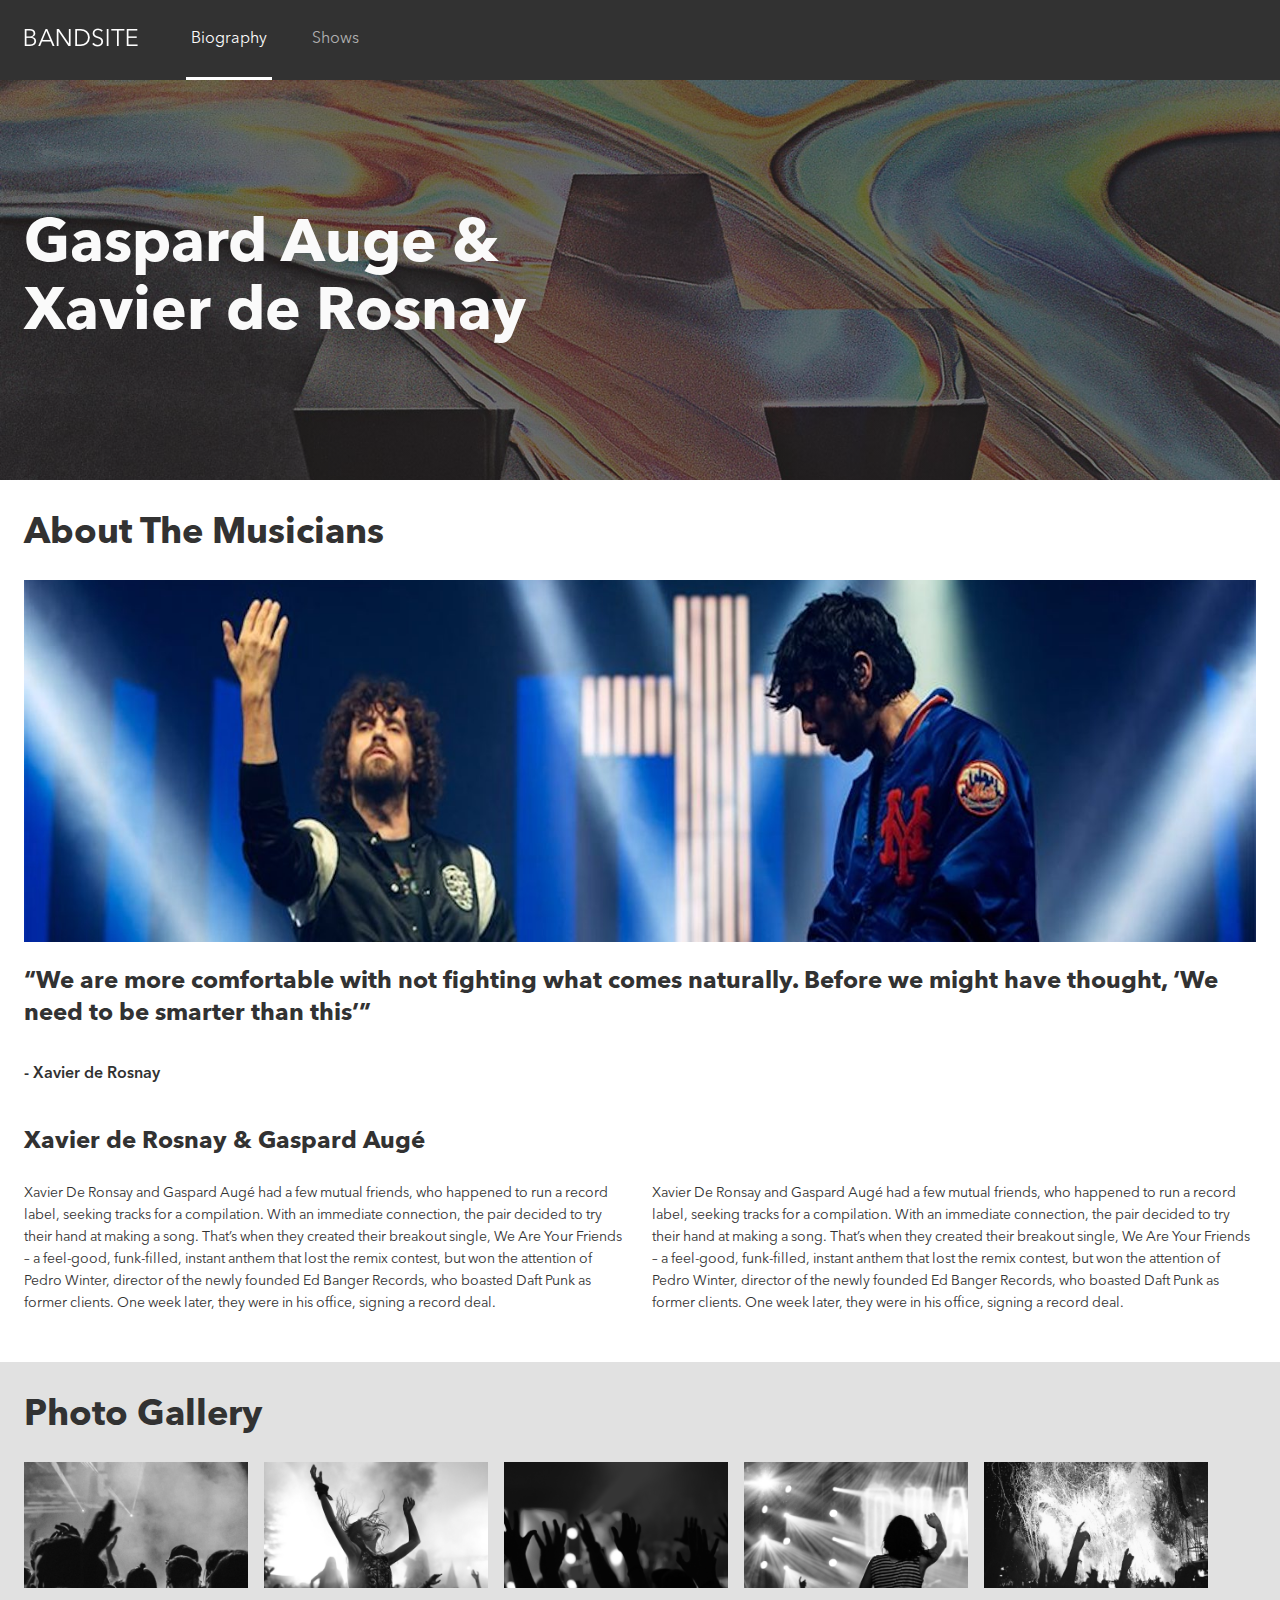
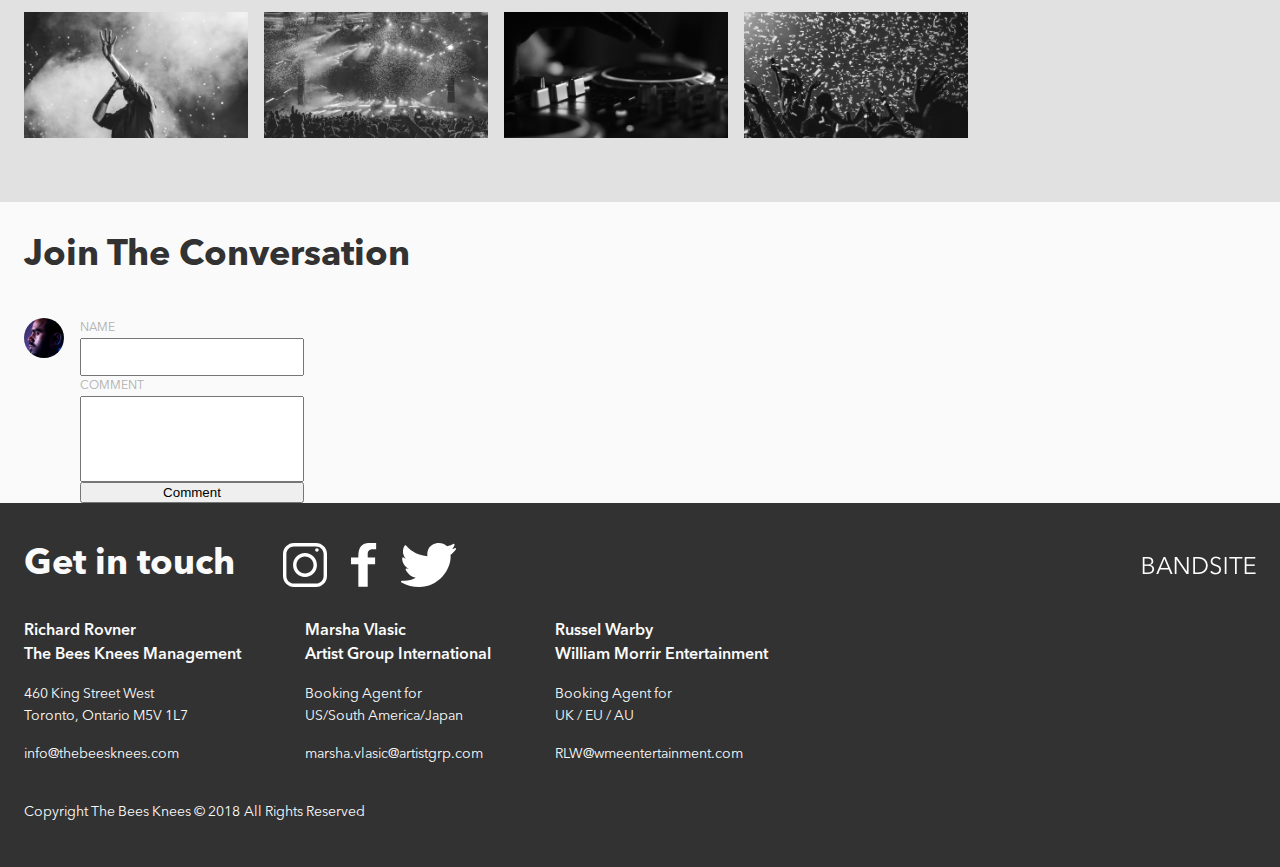
==== Sprint2/Index.html @ 2b23f314 "Initial commit of second Sprint. Comment form was added" ====
<!DOCTYPE html>
<html>
<head>
    <meta charset="utf-8">
    <meta http-equiv="X-UA-Compatible" content="IE=edge">
    <title>Bandsite</title>
    <meta name="viewport" content="width=device-width, initial-scale=1">
    <link rel="stylesheet" type="text/css" media="screen" href="./Styles/Navigation.css"> 
    <link rel="stylesheet" type="text/css" media="screen" href="./Styles/Main.css"> 
    <link rel="stylesheet" type="text/css" media="screen" href="./Styles/Footer.css"> 
</head>
<body>
    <nav class="navbar">
        <a href="index.html"><div class="navbar__image"><img src="Assets/Logo/Logo-bandsite.png" alt="logo"></div></a>
        <div class="navbar__menu">
            <a class="navbar__menu__bio" href="Index.html">Biography</a>
            <a class="navbar__menu__show" href="Index.html">Shows</a><!--Change link once other webpage is created-->
        </div>
    </nav>
    <header class="hero">
        <h1 class="hero__header">Gaspard Auge &</h1>
        <h1 class="hero__header">Xavier de Rosnay</h1>
    </header>
    <main class="main">
        <h2 class="main__header">
            About The Musicians
        </h2>
        <figure class="main__img"></figure>
        <h3 class="main__header2">“We are more comfortable with not fighting what comes naturally. Before we might have thought, ‘We need to be smarter than this’”</h3>
        <h3 class="main__header2__bottom">- Xavier de Rosnay</h3>
        <h3 class="main__parhead">Xavier de Rosnay & Gaspard Augé</h3>
        <section class="main__parsection">
            <p1 class="main__par">Xavier De Ronsay and Gaspard Augé had a few mutual friends, who happened to run a record label, seeking tracks for a compilation. With an immediate connection, the pair decided to try their hand at making a song. That’s when they created their breakout single, We Are Your Friends – a feel-good, funk-filled, instant anthem that lost the remix contest, but won the attention of Pedro Winter, director of the newly founded Ed Banger Records, who boasted Daft Punk as former clients. One week later, they were in his office, signing a record deal.</p1>
            <p1 class="main__par main__par__2">Xavier De Ronsay and Gaspard Augé had a few mutual friends, who happened to run a record label, seeking tracks for a compilation. With an immediate connection, the pair decided to try their hand at making a song. That’s when they created their breakout single, We Are Your Friends – a feel-good, funk-filled, instant anthem that lost the remix contest, but won the attention of Pedro Winter, director of the newly founded Ed Banger Records, who boasted Daft Punk as former clients. One week later, they were in his office, signing a record deal.</p1>
        </section>
    </main>
    <section class="imagesec">
        <h2 class="imagesec__header">Photo Gallery</h2>
        <div class="imagesec__grid">
            <div class="imagesec__image">
                <img src="Assets/Images/Photo-gallery-1.jpg" alt="Image1" width="100%" />
            </div>
            <div class="imagesec__image">
                <img src="Assets/Images/Photo-gallery-2.jpg" alt="Image1" width="100%" />
            </div>
            <div class="imagesec__image">
                <img src="Assets/Images/Photo-gallery-3.jpg" alt="Image1" width="100%" />
            </div>
            <div class="imagesec__image">
                <img src="Assets/Images/Photo-gallery-4.jpg" alt="Image1" width="100%" />
            </div>
            <div class="imagesec__image">
                <img src="Assets/Images/Photo-gallery-5.jpg" alt="Image1" width="100%" />
            </div>
            <div class="imagesec__image">
                <img src="Assets/Images/Photo-gallery-6.jpg" alt="Image1" width="100%" />
            </div>
            <div class="imagesec__image">
                <img src="Assets/Images/Photo-gallery-7.jpg" alt="Image1" width="100%" />
            </div>
            <div class="imagesec__image">
                <img src="Assets/Images/Photo-gallery-8.jpg" alt="Image1" width="100%" />
            </div>
            <div class="imagesec__image">
                <img src="Assets/Images/Photo-gallery-9.jpg" alt="Image1" width="100%" />
            </div>
        </div>
    </section>
    <section class="commentsec">
        <h2 class="commentsec__header">Join The Conversation</h2>
        <div class="commentsec__inputsec">
            <div class ="commentsec__inputsec__image"></div>
            <form class ="commentsec__inputsec__form">
                <label for="name">NAME</label>
                <input type="text" name="name" id="name">
                <label for="comment">COMMENT</label>
                <input type="text" name="comment" id="comment">
                <button type="submit">Comment</button>
            </form>
        </div>
    </section>
    <footer class="footer">
        <section class="footer__top">
            <h2 class="footer__top__header">Get in touch</h2>
            <div class="footer__top__iconbar">
                <img class="footer__top__iconbar__icon" src="Assets/Icons/SVG/Icon-instagram.svg" alt="Instagram logo" />
                <img class="footer__top__iconbar__icon" src="Assets/Icons/SVG/Icon-facebook.svg" alt="Facebook logo" />
                <img class="footer__top__iconbar__icon" src="Assets/Icons/SVG/Icon-twitter.svg" alt="Twitter logo" />
            </div>
            <div class="footer__top__logo"><img src="Assets/Logo/Logo-bandsite.png" alt="logo"></div>
        </section>
        <div class="footer__contacts">
            <div class="footer__contacts__item footer__contacts__item--margin">
                <div class="footer__contacts__item__name">
                    <h5>Richard Rovner</h5>
                    <h5>The Bees Knees Management</h5>
                </div>
                <div class="footer__contacts__item__adress">
                    <p>460 King Street West</p>
                    <p>Toronto, Ontario M5V 1L7</p>
                </div>
                <div class="footer__contacts__item__email"><a href="mailto:info@thebeesknees.com">info@thebeesknees.com</a></div>
            </div>
            <div class="footer__contacts__item footer__contacts__item--margin">
                <div class="footer__contacts__item__name">
                    <h5>Marsha Vlasic</h5>
                    <h5>Artist Group International</h5>
                </div>
                <div class="footer__contacts__item__adress">
                    <p>Booking Agent for</p>
                    <p>US/South America/Japan</p>
                </div>
                <div class="footer__contacts__item__email"><a href="mailto:marsha.vlasic@artistgrp.com">marsha.vlasic@artistgrp.com</a></div>
            </div>
            <div class="footer__contacts__item footer__contacts__item--margin">
                <div class="footer__contacts__item__name">
                    <h5>Russel Warby</h5>
                    <h5>William Morrir Entertainment</h5>
                </div>
                <div class="footer__contacts__item__adress">
                    <p>Booking Agent for</p>
                    <p>UK / EU / AU</p>
                </div>
                <div class="footer__contacts__item__email"><a href="mailto:RLW@wmeentertainment.com">RLW@wmeentertainment.com</a></div>
            </div>
        </div>
        <div class="footer__copyright">
            <p>Copyright The Bees Knees © 2018</p>
            <p>All Rights Reserved</p>
        </div>
    </footer>
</body>
---- Sprint2/Styles/Navigation.css ----
@font-face {
  font-family: 'Main-Font';
  src: url("../Assets/Fonts/MainFontReg.otf") format("truetype");
}

@font-face {
  font-family: 'Main-Font-Demibold';
  src: url("../Assets/Fonts/MainFontDemi.otf") format("truetype");
}

@font-face {
  font-family: 'Main-Font-Bold';
  src: url("../Assets/Fonts/MainFontBold.otf") format("truetype");
}

.navbar {
  background-color: #323232;
  color: #AFAFAF;
  height: 5rem;
  display: -webkit-box;
  display: -ms-flexbox;
  display: flex;
  -webkit-box-orient: vertical;
  -webkit-box-direction: normal;
      -ms-flex-direction: column;
          flex-direction: column;
  -webkit-box-align: center;
      -ms-flex-align: center;
          align-items: center;
}

@media (min-width: 426px) {
  .navbar {
    -webkit-box-orient: horizontal;
    -webkit-box-direction: normal;
        -ms-flex-direction: row;
            flex-direction: row;
  }
}

.navbar__image {
  margin-top: 1rem;
}

@media (min-width: 426px) {
  .navbar__image {
    margin-left: 1.5rem;
    margin-top: 0px;
  }
}

@media (min-width: 1440px) {
  .navbar__image {
    margin-left: 180px;
    margin-top: 0px;
  }
}

.navbar__menu {
  margin-top: 1rem;
  width: 100%;
  display: -webkit-box;
  display: -ms-flexbox;
  display: flex;
  -webkit-box-pack: stretch;
      -ms-flex-pack: stretch;
          justify-content: stretch;
}

@media (min-width: 426px) {
  .navbar__menu {
    display: -webkit-box;
    display: -ms-flexbox;
    display: flex;
    -webkit-box-pack: start;
        -ms-flex-pack: start;
            justify-content: flex-start;
    margin-top: 0px;
  }
}

.navbar__menu__bio {
  font-size: 1rem;
  font-family: 'Main-Font';
  margin: 0;
  color: #FAFAFA;
  border-bottom: solid 3px white;
  text-align: center;
  padding-bottom: 2px;
}

@media (max-width: 425px) {
  .navbar__menu__bio {
    width: 100%;
  }
}

@media (min-width: 426px) {
  .navbar__menu__bio {
    margin-left: 3rem;
    line-height: 4.75rem;
    padding: 0px 5px;
  }
}

@media (min-width: 1440px) {
  .navbar__menu__bio {
    margin-left: 3.5rem;
  }
}

.navbar__menu__show {
  font-size: 1rem;
  font-family: 'Main-Font';
  margin: 0;
  color: #AFAFAF;
  text-align: center;
}

@media (max-width: 425px) {
  .navbar__menu__show {
    width: 100%;
  }
}

@media (min-width: 426px) {
  .navbar__menu__show {
    margin-left: 2.5rem;
    line-height: 4.75rem;
    padding-bottom: 0px;
  }
}

@media (min-width: 1440px) {
  .navbar__menu__show {
    margin-left: 3.5rem;
  }
}

.navbar__menu__show:hover {
  color: #FAFAFA;
}
/*# sourceMappingURL=Navigation.css.map */
---- Sprint2/Styles/Main.css ----
@font-face {
  font-family: 'Main-Font';
  src: url("../Assets/Fonts/MainFontReg.otf") format("truetype");
}

@font-face {
  font-family: 'Main-Font-Demibold';
  src: url("../Assets/Fonts/MainFontDemi.otf") format("truetype");
}

@font-face {
  font-family: 'Main-Font-Bold';
  src: url("../Assets/Fonts/MainFontBold.otf") format("truetype");
}

body {
  margin: 0;
  font-family: 'Main-Font';
}

a {
  text-decoration: none;
  color: #FAFAFA;
}

.hero {
  height: 183px;
  background-image: -webkit-gradient(linear, left top, left bottom, from(rgba(50, 50, 50, 0.5))), url("../Assets/Images/Hero.jpg");
  background-image: linear-gradient(rgba(50, 50, 50, 0.5)), url("../Assets/Images/Hero.jpg");
  background-position: 0px 0px;
  background-repeat: no-repeat;
  background-size: cover;
  padding-left: 1rem;
  padding-right: 1rem;
  display: -webkit-box;
  display: -ms-flexbox;
  display: flex;
  -webkit-box-orient: vertical;
  -webkit-box-direction: normal;
      -ms-flex-direction: column;
          flex-direction: column;
  -webkit-box-pack: center;
      -ms-flex-pack: center;
          justify-content: center;
  -webkit-box-align: start;
      -ms-flex-align: start;
          align-items: flex-start;
}

@media (min-width: 426px) {
  .hero {
    height: 400px;
  }
}

@media (min-width: 1440px) {
  .hero {
    height: 670px;
  }
}

@media (min-width: 426px) {
  .hero {
    padding-left: 1.5rem;
    padding-right: 1.5rem;
  }
}

@media (min-width: 1440px) {
  .hero {
    padding-left: 180px;
    padding-right: 180px;
  }
}

.hero__header {
  color: #FAFAFA;
  font-family: 'Main-Font-Bold', sans-serif;
  line-height: 2rem;
  font-size: 1.5rem;
  margin: 0;
  margin: 0;
}

@media (min-width: 426px) {
  .hero__header {
    font-size: 3.75rem;
    line-height: 4.25rem;
  }
}

.main {
  margin-left: 1rem;
  margin-right: 1rem;
  margin-top: 2rem;
  margin-bottom: 2.5rem;
}

@media (min-width: 426px) {
  .main {
    margin-left: 1.5rem;
    margin-right: 1.5rem;
  }
}

@media (min-width: 1440px) {
  .main {
    margin-left: 180px;
    margin-right: 180px;
  }
}

@media (min-width: 426px) {
  .main {
    margin-bottom: 2rem;
  }
}

@media (min-width: 1440px) {
  .main {
    margin-bottom: 3rem;
    margin-top: 3rem;
  }
}

.main figure {
  margin-top: 1.5rem;
}

@media (min-width: 1440px) {
  .main figure {
    margin-top: 3rem;
  }
}

.main__header {
  color: #323232;
  line-height: 2rem;
  font-size: 1.5rem;
  font-family: 'Main-Font-Bold', sans-serif;
  margin: 0;
}

@media (min-width: 426px) {
  .main__header {
    font-size: 2.25rem;
    line-height: 2.75rem;
  }
}

.main__img {
  height: 150px;
  background-image: url("../Assets/Images/Justice.jpg");
  background-position: center;
  background-repeat: no-repeat;
  background-size: cover;
  margin: 0;
}

@media (min-width: 426px) {
  .main__img {
    height: 362px;
  }
}

@media (min-width: 1440px) {
  .main__img {
    height: 450px;
  }
}

.main__header2 {
  font-size: 0.875rem;
  line-height: 1.375rem;
  color: #323232;
  font-family: 'Main-Font-Demibold';
  margin: 0;
  margin-top: 1.5rem;
  margin-bottom: 2rem;
}

@media (min-width: 426px) {
  .main__header2 {
    font-size: 1rem;
    line-height: 1.5rem;
  }
}

@media (min-width: 426px) {
  .main__header2 {
    color: #323232;
    line-height: 2rem;
    font-size: 1.5rem;
    font-family: 'Main-Font-Bold', sans-serif;
  }
}

@media (min-width: 1440px) {
  .main__header2 {
    margin-bottom: 3rem;
    margin-top: 2.5rem;
  }
}

.main__header2__bottom {
  font-size: 0.875rem;
  line-height: 1.375rem;
  color: #323232;
  font-family: 'Main-Font-Demibold';
  margin: 0;
  margin-bottom: 2.5rem;
  margin-top: 0px;
}

@media (min-width: 426px) {
  .main__header2__bottom {
    font-size: 1rem;
    line-height: 1.5rem;
  }
}

@media (min-width: 1440px) {
  .main__header2__bottom {
    margin-bottom: 3.5rem;
  }
}

.main__parhead {
  font-size: 0.875rem;
  line-height: 1.375rem;
  color: #323232;
  font-family: 'Main-Font-Demibold';
  margin: 0;
  margin-top: 0px;
  margin-bottom: 1.5rem;
}

@media (min-width: 426px) {
  .main__parhead {
    font-size: 1rem;
    line-height: 1.5rem;
  }
}

@media (min-width: 426px) {
  .main__parhead {
    color: #323232;
    line-height: 2rem;
    font-size: 1.5rem;
    font-family: 'Main-Font-Bold', sans-serif;
  }
}

@media (min-width: 1440px) {
  .main__parhead {
    margin-bottom: 2rem;
  }
}

@media (min-width: 426px) {
  .main__parsection {
    display: -webkit-box;
    display: -ms-flexbox;
    display: flex;
  }
}

.main__par {
  display: block;
  font-size: 0.812rem;
  line-height: 1.125rem;
  color: #323232;
  font-family: 'Main-Font';
  margin-bottom: 1.5rem;
}

@media (min-width: 426px) {
  .main__par {
    font-size: 0.875rem;
    line-height: 1.375rem;
  }
}

@media (min-width: 426px) {
  .main__par {
    margin-bottom: 1rem;
  }
}

@media (min-width: 1440px) {
  .main__par {
    margin-bottom: 0px;
  }
}

@media (min-width: 426px) {
  .main__par__2 {
    margin-left: 1.5rem;
  }
}

@media (min-width: 1440px) {
  .main__par__2 {
    margin-left: 3.5rem;
  }
}

.imagesec {
  background-color: #E1E1E1;
  padding-top: 2rem;
  padding-bottom: 2.5rem;
  padding-left: 1rem;
  padding-right: 1rem;
}

@media (min-width: 1440px) {
  .imagesec {
    padding-top: 3rem;
    padding-bottom: 2.5rem;
  }
}

@media (min-width: 426px) {
  .imagesec {
    padding-left: 1.5rem;
    padding-right: 1.5rem;
  }
}

@media (min-width: 1440px) {
  .imagesec {
    padding-left: 180px;
    padding-right: 180px;
  }
}

.imagesec__grid {
  display: -webkit-box;
  display: -ms-flexbox;
  display: flex;
  -ms-flex-wrap: wrap;
      flex-wrap: wrap;
  -webkit-box-pack: justify;
      -ms-flex-pack: justify;
          justify-content: space-between;
}

@media (min-width: 560px) and (max-width: 630px) {
  .imagesec__grid {
    padding-left: 2rem;
    padding-right: 2rem;
  }
}

@media (min-width: 630px) and (max-width: 720px) {
  .imagesec__grid {
    padding-left: 4rem;
    padding-right: 4rem;
  }
}

@media (min-width: 820px) and (max-width: 943px) {
  .imagesec__grid {
    padding-left: 3rem;
    padding-right: 3rem;
  }
}

@media (min-width: 1168px) and (max-width: 1439px) {
  .imagesec__grid {
    -webkit-box-pack: start;
        -ms-flex-pack: start;
            justify-content: flex-start;
  }
}

.imagesec__header {
  color: #323232;
  line-height: 2rem;
  font-size: 1.5rem;
  font-family: 'Main-Font-Bold', sans-serif;
  margin: 0;
  margin-bottom: 1.5rem;
}

@media (min-width: 426px) {
  .imagesec__header {
    font-size: 2.25rem;
    line-height: 2.75rem;
  }
}

@media (min-width: 1440px) {
  .imagesec__header {
    margin-bottom: 4rem;
  }
}

.imagesec__image {
  width: 100%;
  -o-object-fit: contain;
     object-fit: contain;
  margin-bottom: 1rem;
  -webkit-filter: grayscale(1);
  filter: grayscale(1);
}

@media (min-width: 768px) {
  .imagesec__image {
    margin-bottom: 1.5rem;
  }
}

@media (min-width: 426px) {
  .imagesec__image {
    width: 224px;
    height: 126px;
  }
}

@media (min-width: 1168px) and (max-width: 1439px) {
  .imagesec__image {
    margin-right: 1rem;
  }
}

@media (min-width: 1440px) {
  .imagesec__image {
    width: 344px;
    height: 193px;
  }
}

.imagesec__image:hover {
  -webkit-filter: grayscale(0);
  filter: none;
}

.commentsec {
  background-color: #FAFAFA;
  padding-top: 2rem;
  padding-left: 1rem;
  padding-right: 1rem;
}

@media (min-width: 426px) {
  .commentsec {
    padding-left: 1.5rem;
    padding-right: 1.5rem;
  }
}

@media (min-width: 1440px) {
  .commentsec {
    padding-left: 180px;
    padding-right: 180px;
  }
}

.commentsec__header {
  color: #323232;
  line-height: 2rem;
  font-size: 1.5rem;
  font-family: 'Main-Font-Bold', sans-serif;
  margin: 0;
  padding-bottom: 2.5rem;
}

@media (min-width: 426px) {
  .commentsec__header {
    font-size: 2.25rem;
    line-height: 2.75rem;
  }
}

.commentsec__inputsec {
  display: -webkit-box;
  display: -ms-flexbox;
  display: flex;
}

.commentsec__inputsec__image {
  background-image: url("../Assets/Images/Mohan-muruge.jpg");
  background-position: center;
  background-repeat: no-repeat;
  background-size: cover;
  width: 40px;
  height: 40px;
  border-radius: 90px;
}

.commentsec__inputsec__form {
  width: 224px;
  margin-left: 1rem;
  display: -webkit-box;
  display: -ms-flexbox;
  display: flex;
  -webkit-box-orient: vertical;
  -webkit-box-direction: normal;
      -ms-flex-direction: column;
          flex-direction: column;
}

.commentsec__inputsec__form label {
  font-size: 0.75rem;
  line-height: 1.25rem;
  color: #AFAFAF;
  font-family: 'Main-Font';
  margin: 0;
}

.commentsec__inputsec__form #name {
  height: 2rem;
}

.commentsec__inputsec__form #comment {
  height: 5rem;
}
/*# sourceMappingURL=Main.css.map */
---- Sprint2/Styles/Footer.css ----
@font-face {
  font-family: 'Main-Font';
  src: url("../Assets/Fonts/MainFontReg.otf") format("truetype");
}

@font-face {
  font-family: 'Main-Font-Demibold';
  src: url("../Assets/Fonts/MainFontDemi.otf") format("truetype");
}

@font-face {
  font-family: 'Main-Font-Bold';
  src: url("../Assets/Fonts/MainFontBold.otf") format("truetype");
}

.footer {
  background-color: #323232;
  padding-top: 2.5rem;
  padding-bottom: 2.5rem;
  padding-left: 1rem;
  padding-right: 1rem;
}

@media (min-width: 1440px) {
  .footer {
    padding-top: 3rem;
    padding-bottom: 3rem;
  }
}

@media (min-width: 426px) {
  .footer {
    padding-left: 1.5rem;
    padding-right: 1.5rem;
  }
}

@media (min-width: 1440px) {
  .footer {
    padding-left: 180px;
    padding-right: 180px;
  }
}

@media (min-width: 426px) {
  .footer__top {
    display: -webkit-box;
    display: -ms-flexbox;
    display: flex;
    -ms-flex-line-pack: end;
        align-content: flex-end;
    padding-bottom: 2rem;
    -ms-flex-wrap: wrap;
        flex-wrap: wrap;
  }
}

@media (min-width: 1440px) {
  .footer__top {
    padding-bottom: 3.5rem;
  }
}

.footer__top__header {
  color: #FAFAFA;
  font-family: 'Main-Font-Bold', sans-serif;
  line-height: 2rem;
  font-size: 1.5rem;
  margin: 0;
  margin-bottom: 1.5rem;
}

@media (min-width: 426px) {
  .footer__top__header {
    font-size: 3.75rem;
    line-height: 4.25rem;
  }
}

@media (min-width: 426px) {
  .footer__top__header {
    color: #323232;
    line-height: 2rem;
    font-size: 1.5rem;
    font-family: 'Main-Font-Bold', sans-serif;
    margin: 0;
    color: #FAFAFA;
    margin-right: 3rem;
  }
}

@media (min-width: 426px) and (min-width: 426px) {
  .footer__top__header {
    font-size: 2.25rem;
    line-height: 2.75rem;
  }
}

.footer__top__iconbar {
  display: inline-block;
  margin-bottom: 1.5rem;
}

@media (min-width: 426px) {
  .footer__top__iconbar {
    display: -webkit-box;
    display: -ms-flexbox;
    display: flex;
    margin-bottom: 0px;
  }
}

@media (min-width: 1440px) {
  .footer__top__iconbar {
    margin-left: 1.5rem;
  }
}

.footer__top__iconbar__icon {
  margin-right: 1.5rem;
}

@media (min-width: 1440px) {
  .footer__top__iconbar__icon {
    margin-right: 2rem;
  }
}

.footer__top__logo {
  display: none;
}

@media (min-width: 426px) {
  .footer__top__logo {
    display: none;
  }
}

@media (min-width: 551px) {
  .footer__top__logo {
    display: -webkit-box;
    display: -ms-flexbox;
    display: flex;
    -ms-flex-item-align: center;
        align-self: center;
    margin-left: auto;
  }
}

@media (min-width: 1440px) {
  .footer__top__logo {
    height: 20px;
    width: 120px;
  }
}

@media (min-width: 426px) {
  .footer__contacts {
    display: -webkit-box;
    display: -ms-flexbox;
    display: flex;
    -ms-flex-wrap: wrap;
        flex-wrap: wrap;
    -webkit-box-pack: start;
        -ms-flex-pack: start;
            justify-content: flex-start;
  }
}

.footer__contacts__item__name {
  margin-bottom: 1rem;
}

@media (min-width: 1440px) {
  .footer__contacts__item__name {
    margin-bottom: 1.5rem;
  }
}

.footer__contacts__item__name h5 {
  color: #FAFAFA;
  margin: 0px;
  font-size: 0.875rem;
  line-height: 1.375rem;
  font-family: 'Main-Font-Demibold';
}

@media (min-width: 426px) {
  .footer__contacts__item__name h5 {
    font-size: 1rem;
    line-height: 1.5rem;
  }
}

.footer__contacts__item__adress {
  margin-bottom: 1rem;
  font-size: 0.812rem;
}

@media (min-width: 1440px) {
  .footer__contacts__item__adress {
    margin-bottom: 1.5rem;
  }
}

.footer__contacts__item__adress p {
  font-size: 0.812rem;
  line-height: 1.125rem;
  color: #323232;
  font-family: 'Main-Font';
  color: #FAFAFA;
  margin: 0px 0px;
}

@media (min-width: 426px) {
  .footer__contacts__item__adress p {
    font-size: 0.875rem;
    line-height: 1.375rem;
  }
}

.footer__contacts__item__email {
  font-size: 0.812rem;
  line-height: 1.125rem;
  color: #323232;
  font-family: 'Main-Font';
  color: #FAFAFA;
  margin-bottom: 1.5rem;
}

@media (min-width: 426px) {
  .footer__contacts__item__email {
    font-size: 0.875rem;
    line-height: 1.375rem;
  }
}

@media (min-width: 1440px) {
  .footer__contacts__item__email {
    margin-bottom: 2rem;
  }
}

@media (min-width: 426px) {
  .footer__contacts__item--margin {
    margin-right: 1.5rem;
  }
}

@media (min-width: 1024px) {
  .footer__contacts__item--margin {
    margin-right: 4rem;
  }
}

.footer__copyright {
  padding-top: 8px;
  font-size: 0.812rem;
  line-height: 1.125rem;
  color: #323232;
  font-family: 'Main-Font';
  color: #FAFAFA;
}

@media (min-width: 426px) {
  .footer__copyright {
    font-size: 0.875rem;
    line-height: 1.375rem;
  }
}

@media (min-width: 426px) {
  .footer__copyright {
    display: -webkit-box;
    display: -ms-flexbox;
    display: flex;
  }
}

.footer__copyright p {
  margin: 4px 0px;
}

@media (min-width: 426px) {
  .footer__copyright p {
    display: -webkit-box;
    display: -ms-flexbox;
    display: flex;
    margin-right: 4px;
  }
}
/*# sourceMappingURL=Footer.css.map */
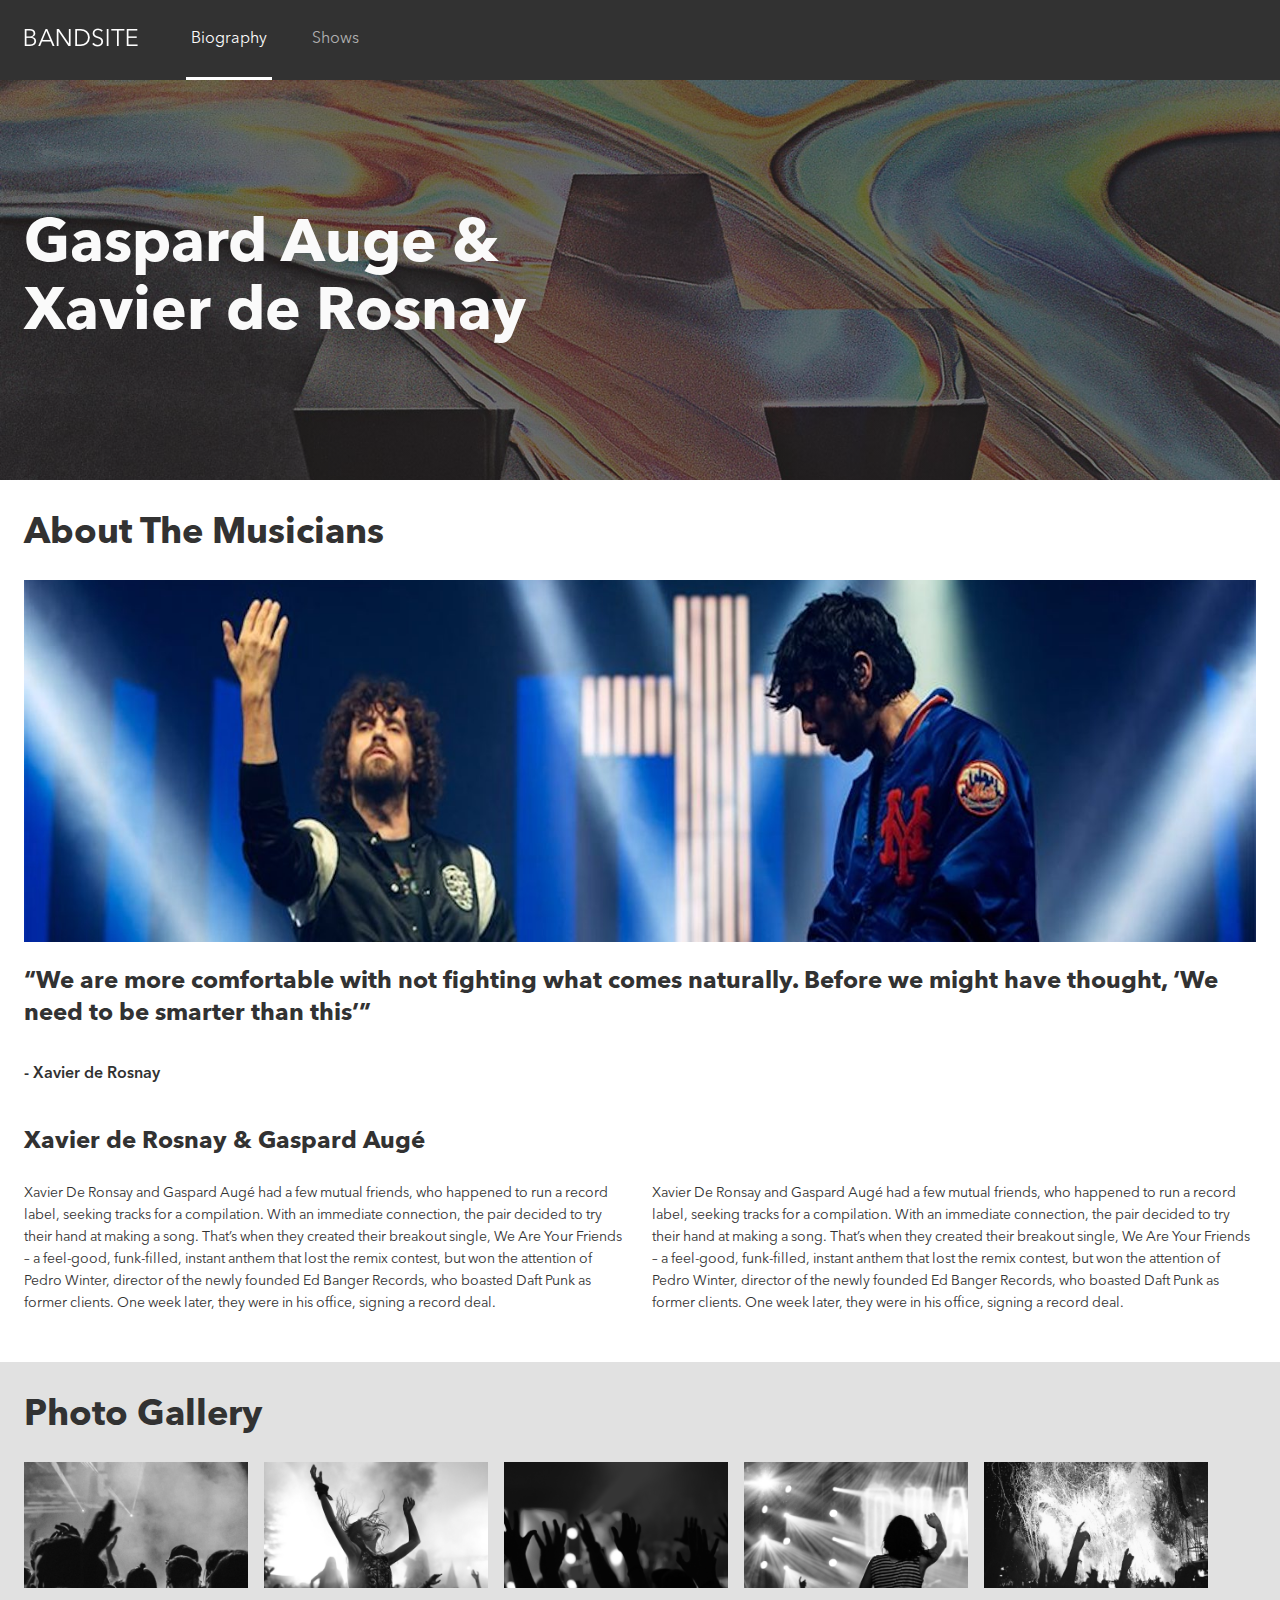
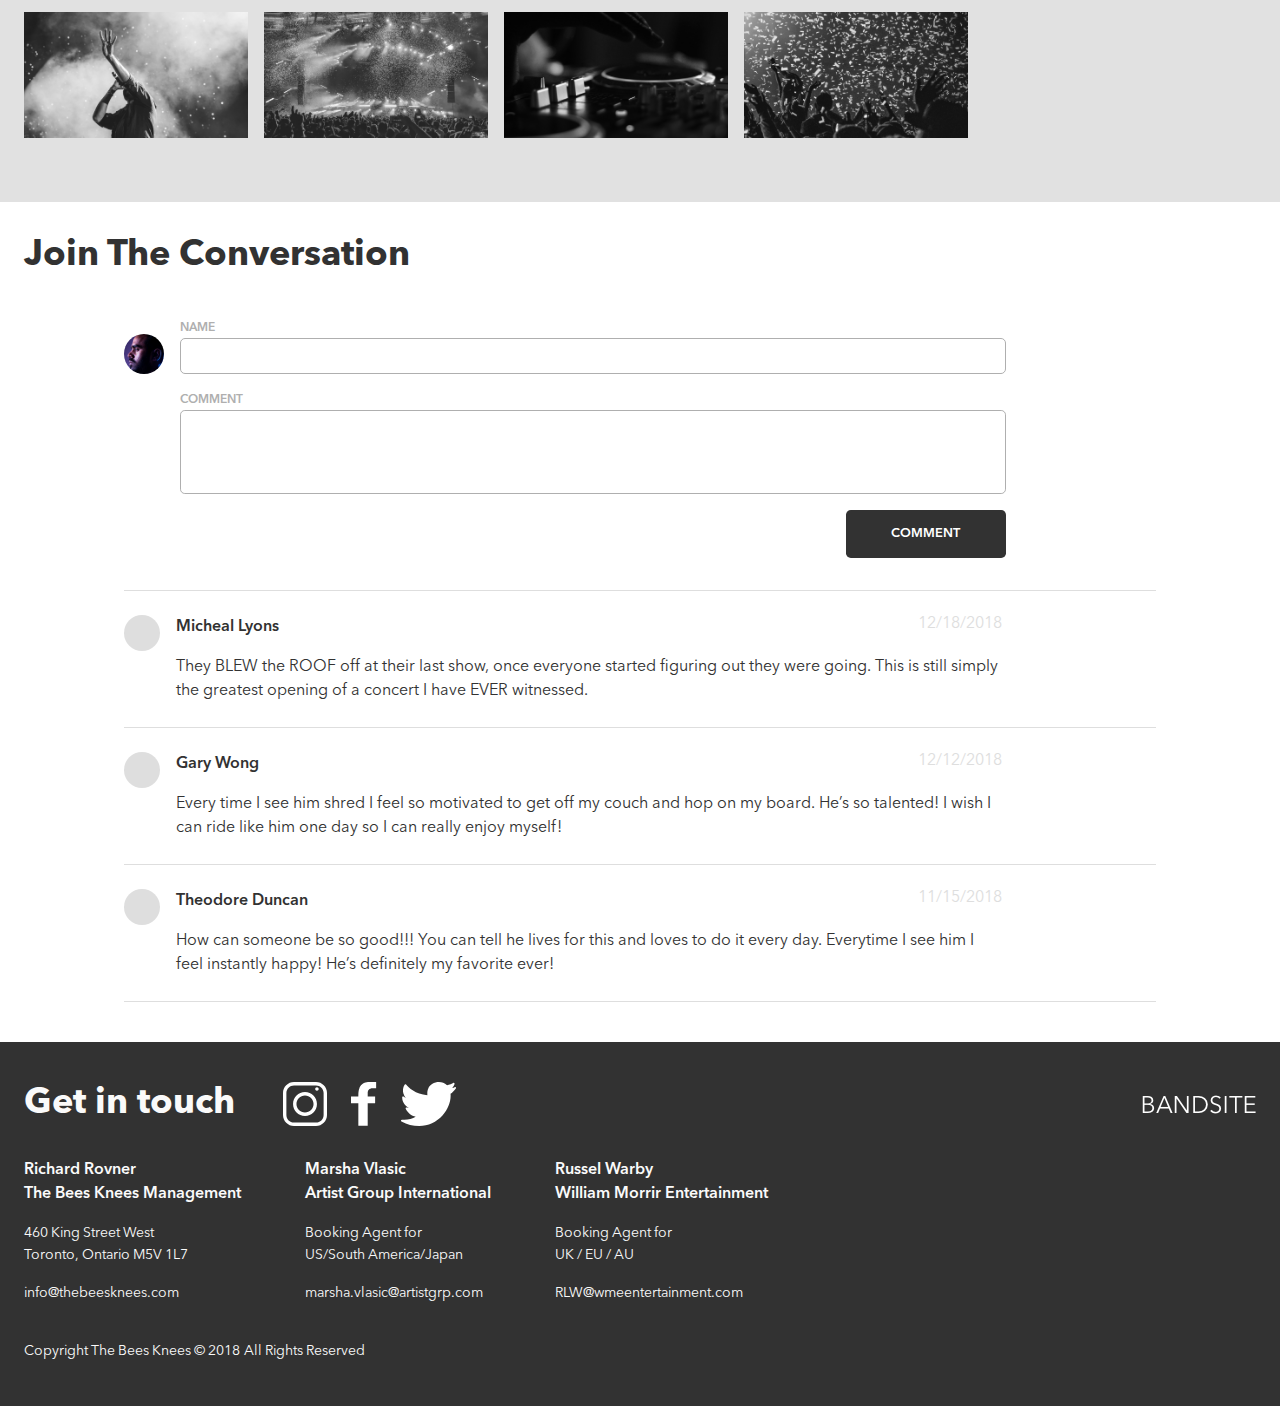
==== commit 963265ed: "Changes - Visuals for Bio page completed" ====
--- a/Sprint2/Index.html
+++ b/Sprint2/Index.html
@@ -75,8 +75,40 @@
                 <input type="text" name="name" id="name">
                 <label for="comment">COMMENT</label>
                 <input type="text" name="comment" id="comment">
-                <button type="submit">Comment</button>
+                <button class="commentsec__inputsec__form__button" type="submit">COMMENT</button>
             </form>
+        </div>
+        <div class ="commentsec__existing">
+            <div class="commentsec__existing__one">
+                <div class ="commentsec__existing__one__image"></div>
+                <div class ="commentsec__existing__one__comment">
+                    <div class ="commentsec__existing__one__comment__header">
+                        <div class="commentsec__existing__one__comment__header--name">Micheal Lyons</div>
+                        <div class="commentsec__existing__one__comment__header--date">12/18/2018</div>
+                    </div>
+                    <div class ="commentsec__existing__one__comment__body">They BLEW the ROOF off at their last show, once everyone started figuring out they were going. This is still simply the greatest opening of a concert I have EVER witnessed.</div>
+                </div>
+            </div>
+            <div class="commentsec__existing__one">
+                <div class ="commentsec__existing__one__image"></div>
+                <div class ="commentsec__existing__one__comment">
+                    <div class ="commentsec__existing__one__comment__header">
+                        <div class="commentsec__existing__one__comment__header--name">Gary Wong</div>
+                        <div class="commentsec__existing__one__comment__header--date">12/12/2018</div>
+                    </div>
+                    <div class ="commentsec__existing__one__comment__body">Every time I see him shred I feel so motivated to get off my couch and hop on my board. He’s so talented! I wish I can ride like him one day so I can really enjoy myself!</div>
+                </div>
+            </div>
+            <div class="commentsec__existing__one">
+                <div class ="commentsec__existing__one__image"></div>
+                <div class ="commentsec__existing__one__comment">
+                    <div class ="commentsec__existing__one__comment__header">
+                        <div class="commentsec__existing__one__comment__header--name">Theodore Duncan</div>
+                        <div class="commentsec__existing__one__comment__header--date">11/15/2018</div>
+                    </div>
+                    <div class ="commentsec__existing__one__comment__body">How can someone be so good!!! You can tell he lives for this and loves to do it every day. Everytime I see him I feel instantly happy! He’s definitely my favorite ever!</div>
+                </div>
+            </div>
         </div>
     </section>
     <footer class="footer">
--- a/Sprint2/Styles/Main.css
+++ b/Sprint2/Styles/Main.css
@@ -437,12 +437,18 @@
 }
 
 .commentsec {
-  background-color: #FAFAFA;
+  background-color: white;
   padding-top: 2rem;
   padding-left: 1rem;
   padding-right: 1rem;
 }
 
+@media (min-width: 1440px) {
+  .commentsec {
+    padding-top: 3rem;
+  }
+}
+
 @media (min-width: 426px) {
   .commentsec {
     padding-left: 1.5rem;
@@ -470,6 +476,12 @@
   .commentsec__header {
     font-size: 2.25rem;
     line-height: 2.75rem;
+  }
+}
+
+@media (min-width: 1440px) {
+  .commentsec__header {
+    padding-bottom: 3.5rem;
   }
 }
 
@@ -477,6 +489,20 @@
   display: -webkit-box;
   display: -ms-flexbox;
   display: flex;
+}
+
+@media (min-width: 768px) {
+  .commentsec__inputsec {
+    padding-left: 100px;
+    padding-right: 100px;
+  }
+}
+
+@media (min-width: 1440px) {
+  .commentsec__inputsec {
+    padding-left: 276px;
+    padding-right: 276px;
+  }
 }
 
 .commentsec__inputsec__image {
@@ -484,13 +510,23 @@
   background-position: center;
   background-repeat: no-repeat;
   background-size: cover;
-  width: 40px;
-  height: 40px;
-  border-radius: 90px;
+  width: 2.5rem;
+  height: 2.5rem;
+  border-radius: 1.25rem;
+  position: relative;
+  top: 1rem;
+}
+
+@media (min-width: 1440px) {
+  .commentsec__inputsec__image {
+    width: 3rem;
+    height: 3rem;
+    border-radius: 1.5rem;
+  }
 }
 
 .commentsec__inputsec__form {
-  width: 224px;
+  width: 80%;
   margin-left: 1rem;
   display: -webkit-box;
   display: -ms-flexbox;
@@ -501,19 +537,176 @@
           flex-direction: column;
 }
 
+@media (min-width: 1440px) {
+  .commentsec__inputsec__form {
+    margin-left: 1.25rem;
+    width: 460px;
+  }
+}
+
 .commentsec__inputsec__form label {
   font-size: 0.75rem;
   line-height: 1.25rem;
   color: #AFAFAF;
-  font-family: 'Main-Font';
-  margin: 0;
+  font-family: 'Main-Font-Demibold';
+  margin: 0;
+}
+
+@media (min-width: 1440px) {
+  .commentsec__inputsec__form label {
+    margin-bottom: 0.5rem;
+  }
 }
 
 .commentsec__inputsec__form #name {
   height: 2rem;
+  border-radius: 5px;
+  border: solid 1px #AFAFAF;
+  margin-bottom: 1rem;
+}
+
+@media (min-width: 1440px) {
+  .commentsec__inputsec__form #name {
+    height: 3rem;
+    padding: 1rem;
+    margin-bottom: 1.5rem;
+  }
 }
 
 .commentsec__inputsec__form #comment {
   height: 5rem;
+  border-radius: 0.3rem;
+  border: solid 1px #AFAFAF;
+  margin-bottom: 1rem;
+}
+
+@media (min-width: 1440px) {
+  .commentsec__inputsec__form #comment {
+    height: 6rem;
+    padding: 1rem;
+    margin-bottom: 1.5rem;
+  }
+}
+
+.commentsec__inputsec__form__button {
+  height: 3rem;
+  background-color: #323232;
+  border: none;
+  font-size: 0.8rem;
+  line-height: 1.25rem;
+  color: white;
+  font-family: 'Main-Font-Demibold';
+  margin: 0;
+  color: white;
+  text-align: center;
+  text-decoration: none;
+  border-radius: 0.3rem;
+  margin-bottom: 2rem;
+}
+
+@media (min-width: 768px) {
+  .commentsec__inputsec__form__button {
+    width: 160px;
+    -ms-flex-item-align: end;
+        align-self: flex-end;
+  }
+}
+
+.commentsec__existing {
+  display: -webkit-box;
+  display: -ms-flexbox;
+  display: flex;
+  -webkit-box-orient: vertical;
+  -webkit-box-direction: normal;
+      -ms-flex-direction: column;
+          flex-direction: column;
+  border-bottom: solid 1px #DEDEDE;
+  margin-bottom: 2.5rem;
+}
+
+@media (min-width: 768px) {
+  .commentsec__existing {
+    margin-left: 100px;
+    margin-right: 100px;
+  }
+}
+
+@media (min-width: 1440px) {
+  .commentsec__existing {
+    margin-left: 276px;
+    margin-right: 276px;
+  }
+}
+
+.commentsec__existing__one {
+  padding-top: 1.5rem;
+  border-top: solid 1px #DEDEDE;
+  display: -webkit-box;
+  display: -ms-flexbox;
+  display: flex;
+}
+
+.commentsec__existing__one__image {
+  background-color: #DEDEDE;
+  width: 2.25rem;
+  height: 2.25rem;
+  border-radius: 1.2rem;
+}
+
+.commentsec__existing__one__comment {
+  display: -webkit-box;
+  display: -ms-flexbox;
+  display: flex;
+  -webkit-box-orient: vertical;
+  -webkit-box-direction: normal;
+      -ms-flex-direction: column;
+          flex-direction: column;
+  margin-left: 1rem;
+  width: 80%;
+}
+
+.commentsec__existing__one__comment__header {
+  display: -webkit-box;
+  display: -ms-flexbox;
+  display: flex;
+  -webkit-box-pack: justify;
+      -ms-flex-pack: justify;
+          justify-content: space-between;
+}
+
+.commentsec__existing__one__comment__header--name {
+  font-size: 0.875rem;
+  line-height: 1.375rem;
+  color: #323232;
+  font-family: 'Main-Font-Demibold';
+  margin: 0;
+}
+
+@media (min-width: 426px) {
+  .commentsec__existing__one__comment__header--name {
+    font-size: 1rem;
+    line-height: 1.5rem;
+  }
+}
+
+.commentsec__existing__one__comment__header--date {
+  color: #DEDEDE;
+}
+
+.commentsec__existing__one__comment__body {
+  font-size: 0.875rem;
+  line-height: 1.375rem;
+  color: #323232;
+  font-family: 'Main-Font';
+  margin: 0;
+  margin-top: 1rem;
+  margin-bottom: 1.5rem;
+}
+
+@media (min-width: 426px) {
+  .commentsec__existing__one__comment__body {
+    font-size: 1rem;
+    line-height: 1.5rem;
+  }
 }
 /*# sourceMappingURL=Main.css.map */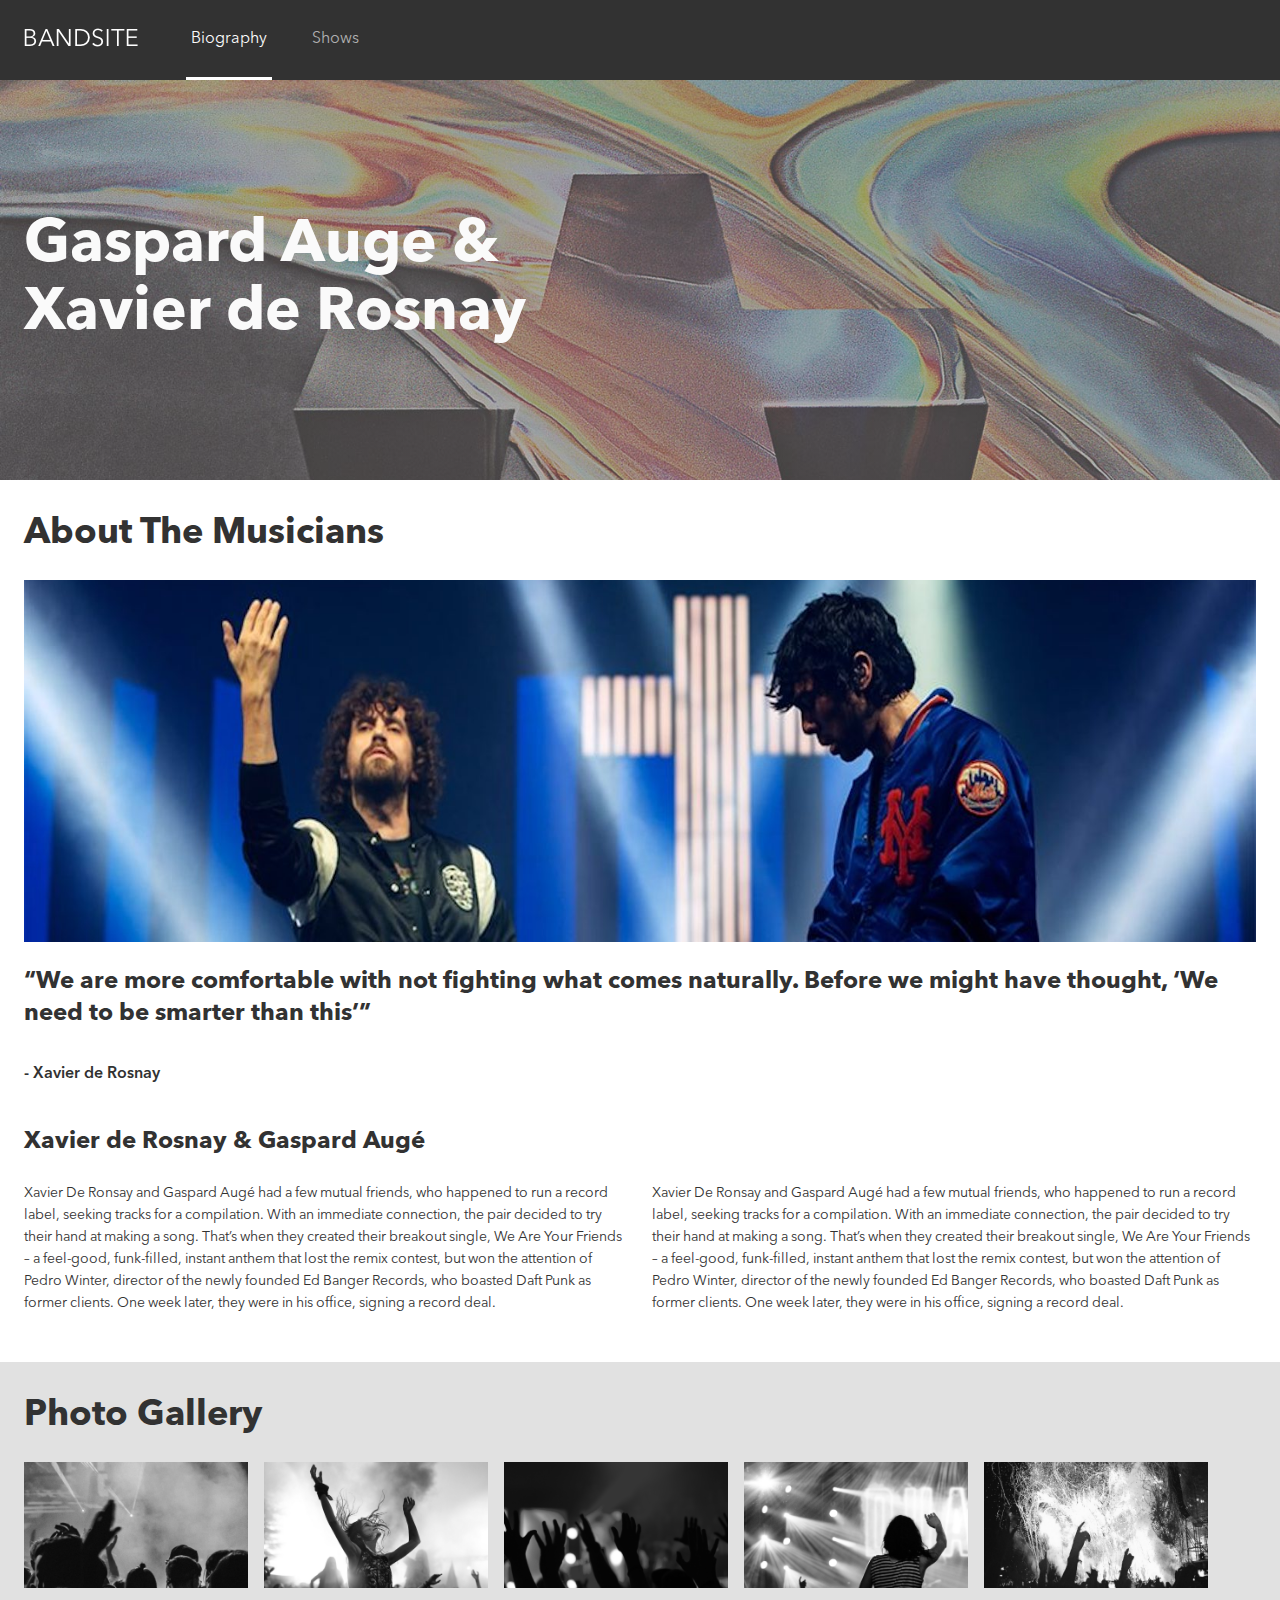
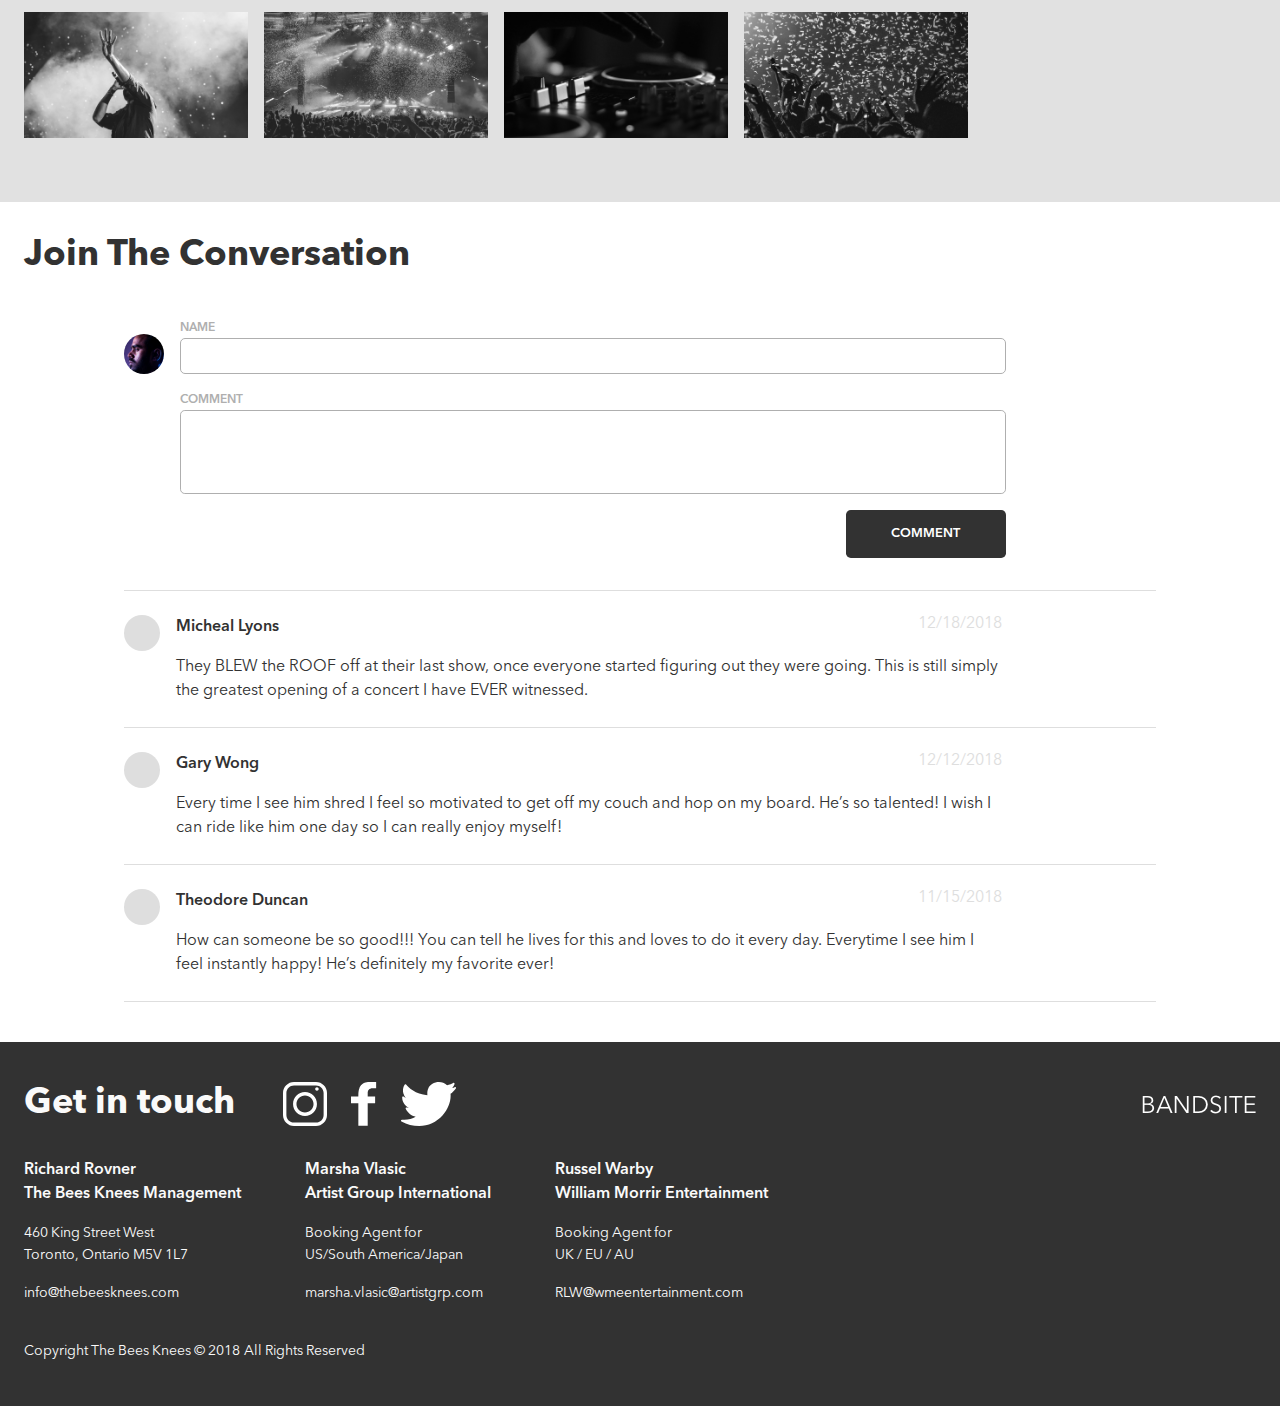
==== commit de1e1407: "visuals for the second page is done - fix navbar" ====
--- a/Sprint2/Index.html
+++ b/Sprint2/Index.html
@@ -14,7 +14,7 @@
         <a href="index.html"><div class="navbar__image"><img src="Assets/Logo/Logo-bandsite.png" alt="logo"></div></a>
         <div class="navbar__menu">
             <a class="navbar__menu__bio" href="Index.html">Biography</a>
-            <a class="navbar__menu__show" href="Index.html">Shows</a><!--Change link once other webpage is created-->
+            <a class="navbar__menu__show" href="Shows.html">Shows</a><!--Change link once other webpage is created-->
         </div>
     </nav>
     <header class="hero">
--- a/Sprint2/Styles/Main.css
+++ b/Sprint2/Styles/Main.css
@@ -25,8 +25,8 @@
 
 .hero {
   height: 183px;
-  background-image: -webkit-gradient(linear, left top, left bottom, from(rgba(50, 50, 50, 0.5))), url("../Assets/Images/Hero.jpg");
-  background-image: linear-gradient(rgba(50, 50, 50, 0.5)), url("../Assets/Images/Hero.jpg");
+  background-image: -webkit-gradient(linear, left top, left bottom, from(rgba(163, 163, 163, 0.397))), url("../Assets/Images/Hero.jpg");
+  background-image: linear-gradient(rgba(163, 163, 163, 0.397)), url("../Assets/Images/Hero.jpg");
   background-position: 0px 0px;
   background-repeat: no-repeat;
   background-size: cover;
@@ -82,7 +82,7 @@
   margin: 0;
 }
 
-@media (min-width: 426px) {
+@media (min-width: 542px) {
   .hero__header {
     font-size: 3.75rem;
     line-height: 4.25rem;
--- a/Sprint2/Styles/Footer.css
+++ b/Sprint2/Styles/Footer.css
@@ -70,7 +70,7 @@
   margin-bottom: 1.5rem;
 }
 
-@media (min-width: 426px) {
+@media (min-width: 542px) {
   .footer__top__header {
     font-size: 3.75rem;
     line-height: 4.25rem;
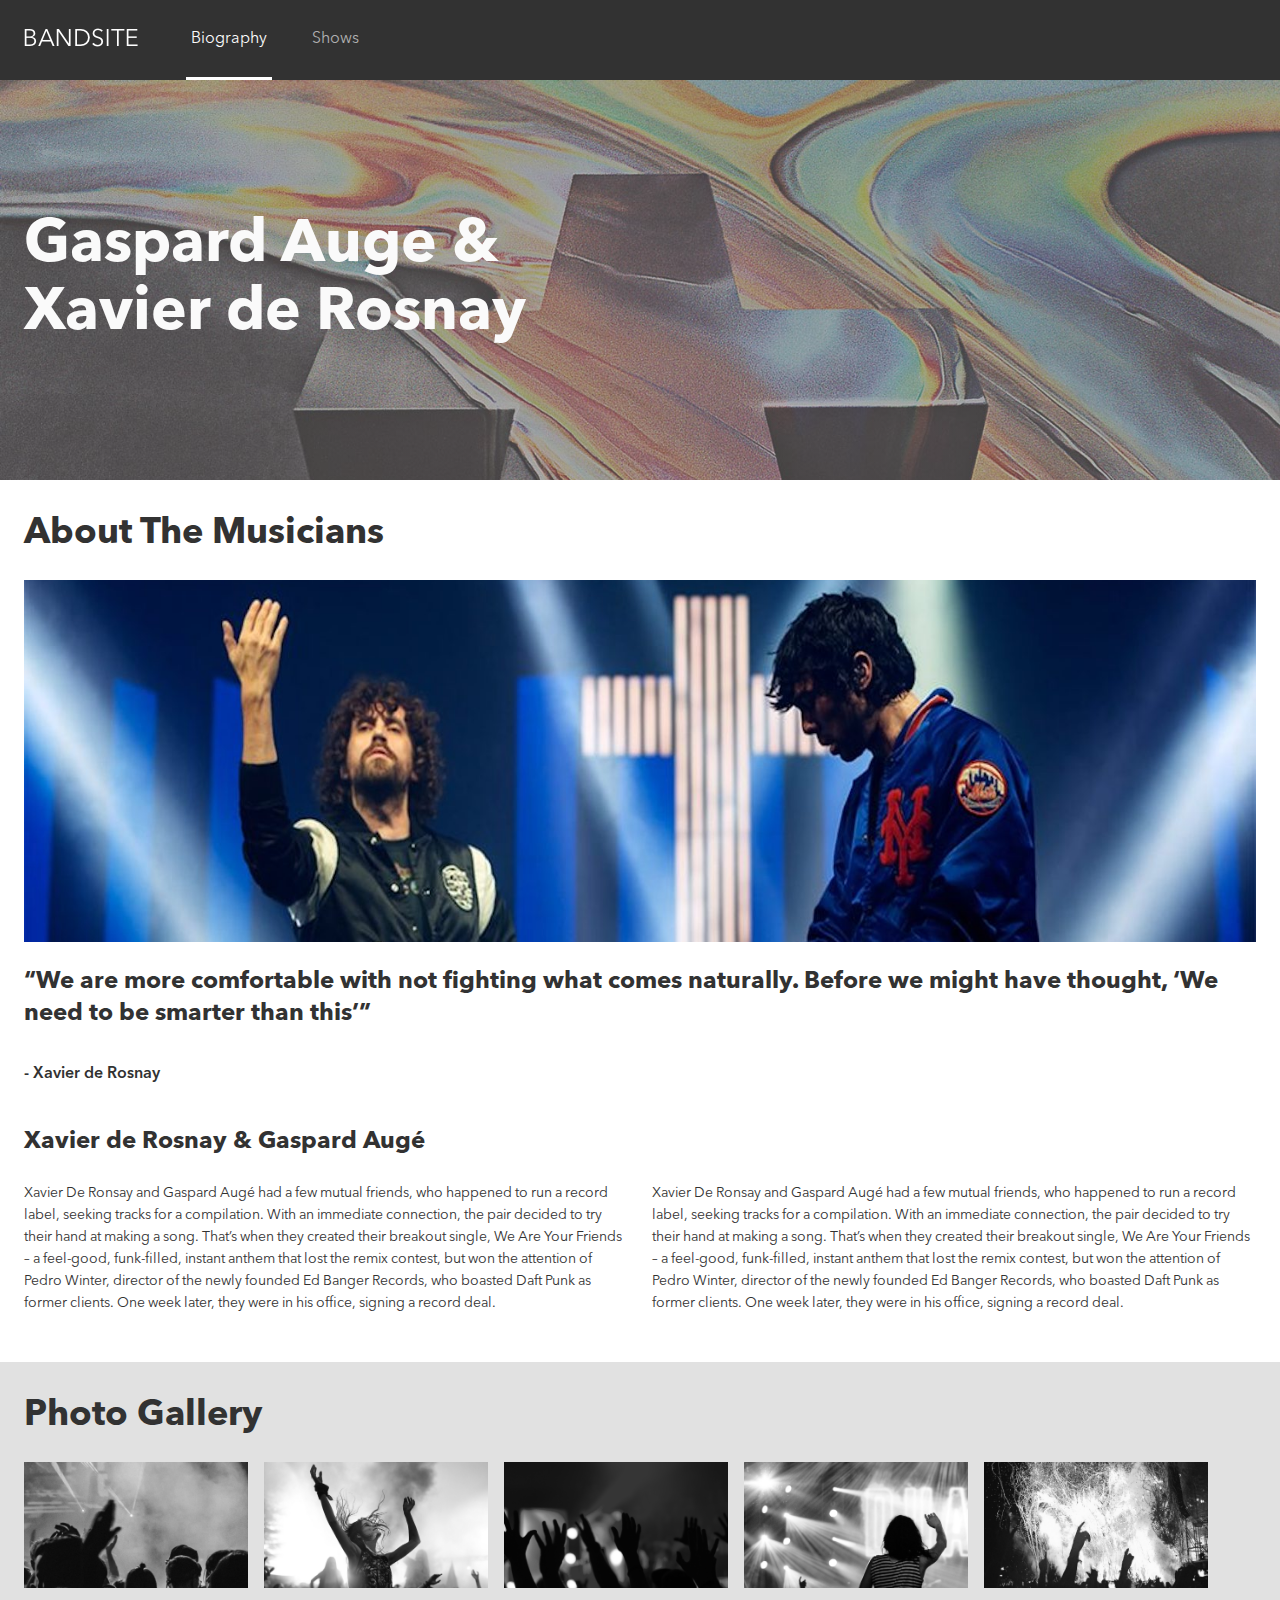
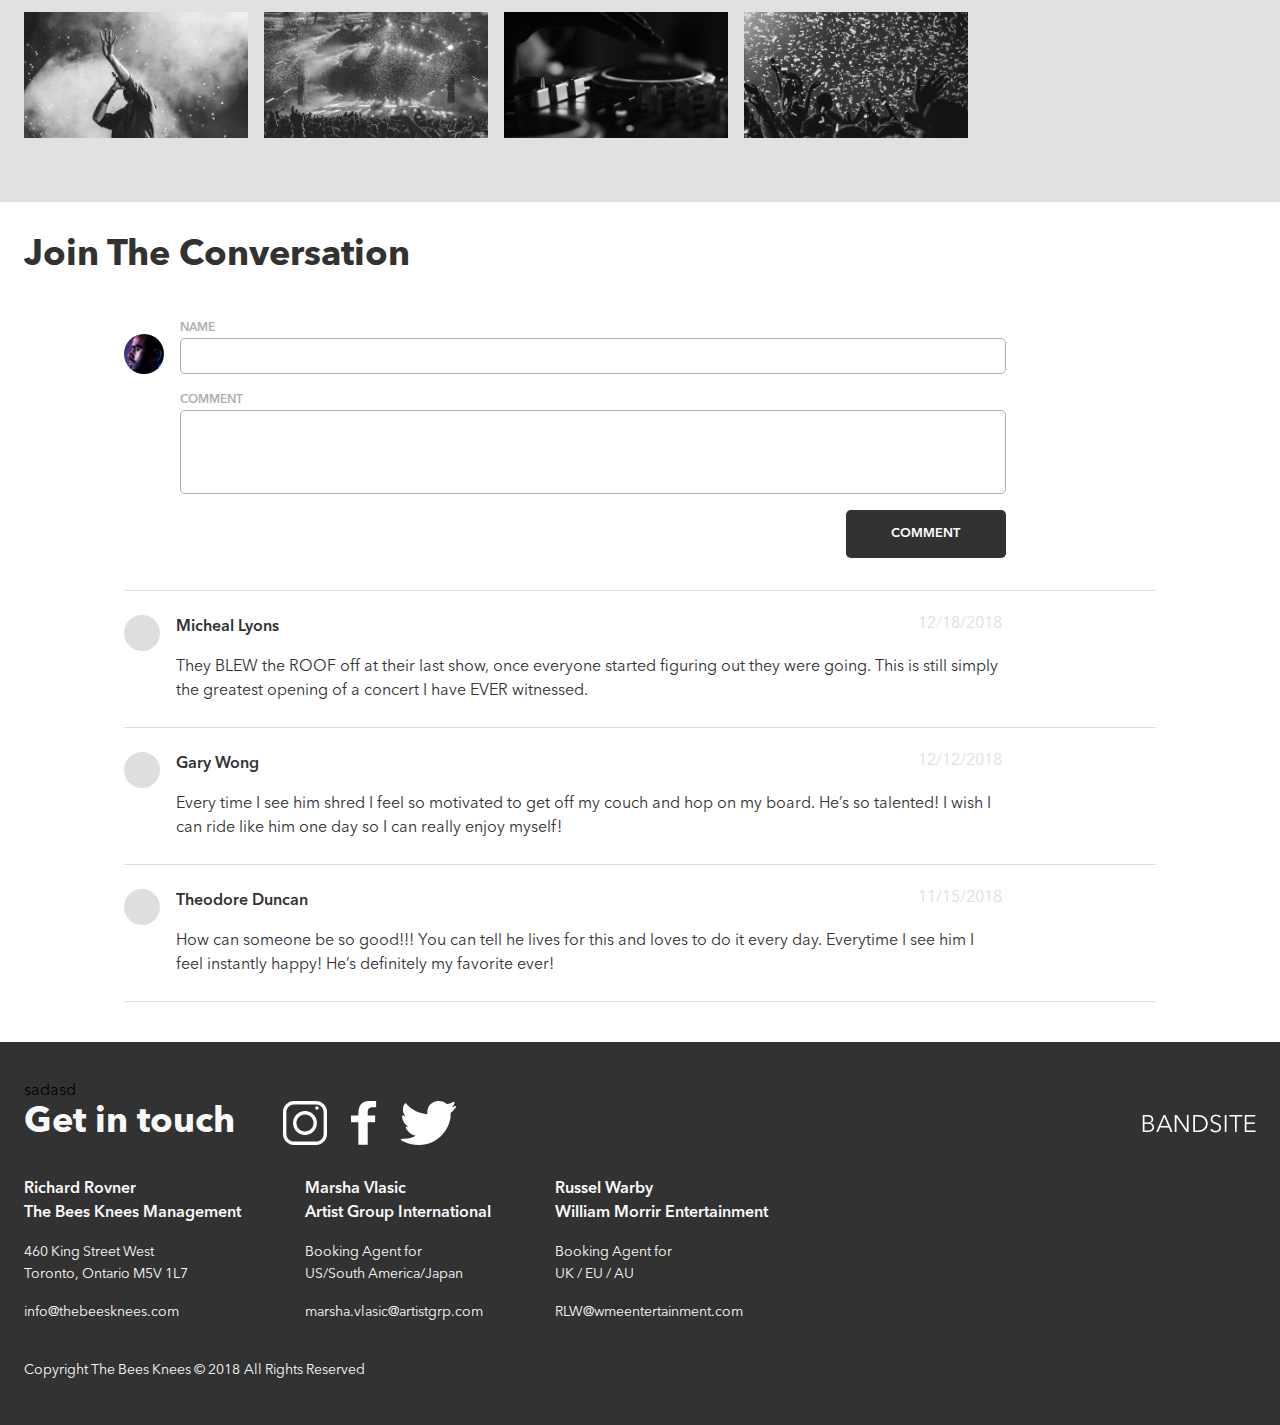
==== commit ab7860ba: "JS Code is finished. Still need to Set Event Listener" ====
--- a/Sprint2/Index.html
+++ b/Sprint2/Index.html
@@ -68,6 +68,7 @@
     </section>
     <section class="commentsec">
         <h2 class="commentsec__header">Join The Conversation</h2>
+        
         <div class="commentsec__inputsec">
             <div class ="commentsec__inputsec__image"></div>
             <form class ="commentsec__inputsec__form">
@@ -75,43 +76,13 @@
                 <input type="text" name="name" id="name">
                 <label for="comment">COMMENT</label>
                 <input type="text" name="comment" id="comment">
-                <button class="commentsec__inputsec__form__button" type="submit">COMMENT</button>
+                <button onclick="myFunction()" class="commentsec__inputsec__form__button" type="submit">COMMENT</button>
             </form>
         </div>
-        <div class ="commentsec__existing">
-            <div class="commentsec__existing__one">
-                <div class ="commentsec__existing__one__image"></div>
-                <div class ="commentsec__existing__one__comment">
-                    <div class ="commentsec__existing__one__comment__header">
-                        <div class="commentsec__existing__one__comment__header--name">Micheal Lyons</div>
-                        <div class="commentsec__existing__one__comment__header--date">12/18/2018</div>
-                    </div>
-                    <div class ="commentsec__existing__one__comment__body">They BLEW the ROOF off at their last show, once everyone started figuring out they were going. This is still simply the greatest opening of a concert I have EVER witnessed.</div>
-                </div>
-            </div>
-            <div class="commentsec__existing__one">
-                <div class ="commentsec__existing__one__image"></div>
-                <div class ="commentsec__existing__one__comment">
-                    <div class ="commentsec__existing__one__comment__header">
-                        <div class="commentsec__existing__one__comment__header--name">Gary Wong</div>
-                        <div class="commentsec__existing__one__comment__header--date">12/12/2018</div>
-                    </div>
-                    <div class ="commentsec__existing__one__comment__body">Every time I see him shred I feel so motivated to get off my couch and hop on my board. He’s so talented! I wish I can ride like him one day so I can really enjoy myself!</div>
-                </div>
-            </div>
-            <div class="commentsec__existing__one">
-                <div class ="commentsec__existing__one__image"></div>
-                <div class ="commentsec__existing__one__comment">
-                    <div class ="commentsec__existing__one__comment__header">
-                        <div class="commentsec__existing__one__comment__header--name">Theodore Duncan</div>
-                        <div class="commentsec__existing__one__comment__header--date">11/15/2018</div>
-                    </div>
-                    <div class ="commentsec__existing__one__comment__body">How can someone be so good!!! You can tell he lives for this and loves to do it every day. Everytime I see him I feel instantly happy! He’s definitely my favorite ever!</div>
-                </div>
-            </div>
-        </div>
+        <div class ="commentsec__existing"></div>       
     </section>
     <footer class="footer">
+        <div id="myDiv">sadasd</div>
         <section class="footer__top">
             <h2 class="footer__top__header">Get in touch</h2>
             <div class="footer__top__iconbar">
@@ -160,6 +131,21 @@
             <p>Copyright The Bees Knees © 2018</p>
             <p>All Rights Reserved</p>
         </div>
+        
     </footer>
+    <div class = "commentTemplate">
+        <div class="commentsec__existing__one">
+            <div class ="commentsec__existing__one__image"></div>
+            <div class ="commentsec__existing__one__comment">
+                <div class ="commentsec__existing__one__comment__header">
+                    <div class="commentsec__existing__one__comment__header--name">Micheal Lyons</div>
+                    <div class="commentsec__existing__one__comment__header--date">12/18/2018</div>
+                </div>
+                <div class ="commentsec__existing__one__comment__body">They BLEW the ROOF off at their last show, once everyone started figuring out they were going. This is still simply the greatest opening of a concert I have EVER witnessed.</div>
+            </div>
+        </div>
+    </div>
+    <script src="Script.js"></script>
 </body>
-    +    
+
--- a/Sprint2/Styles/Main.css
+++ b/Sprint2/Styles/Main.css
@@ -141,7 +141,7 @@
   margin: 0;
 }
 
-@media (min-width: 426px) {
+@media (min-width: 542px) {
   .main__header {
     font-size: 2.25rem;
     line-height: 2.75rem;
@@ -383,7 +383,7 @@
   margin-bottom: 1.5rem;
 }
 
-@media (min-width: 426px) {
+@media (min-width: 542px) {
   .imagesec__header {
     font-size: 2.25rem;
     line-height: 2.75rem;
@@ -436,6 +436,10 @@
   filter: none;
 }
 
+.commentTemplate {
+  display: none;
+}
+
 .commentsec {
   background-color: white;
   padding-top: 2rem;
@@ -472,7 +476,7 @@
   padding-bottom: 2.5rem;
 }
 
-@media (min-width: 426px) {
+@media (min-width: 542px) {
   .commentsec__header {
     font-size: 2.25rem;
     line-height: 2.75rem;
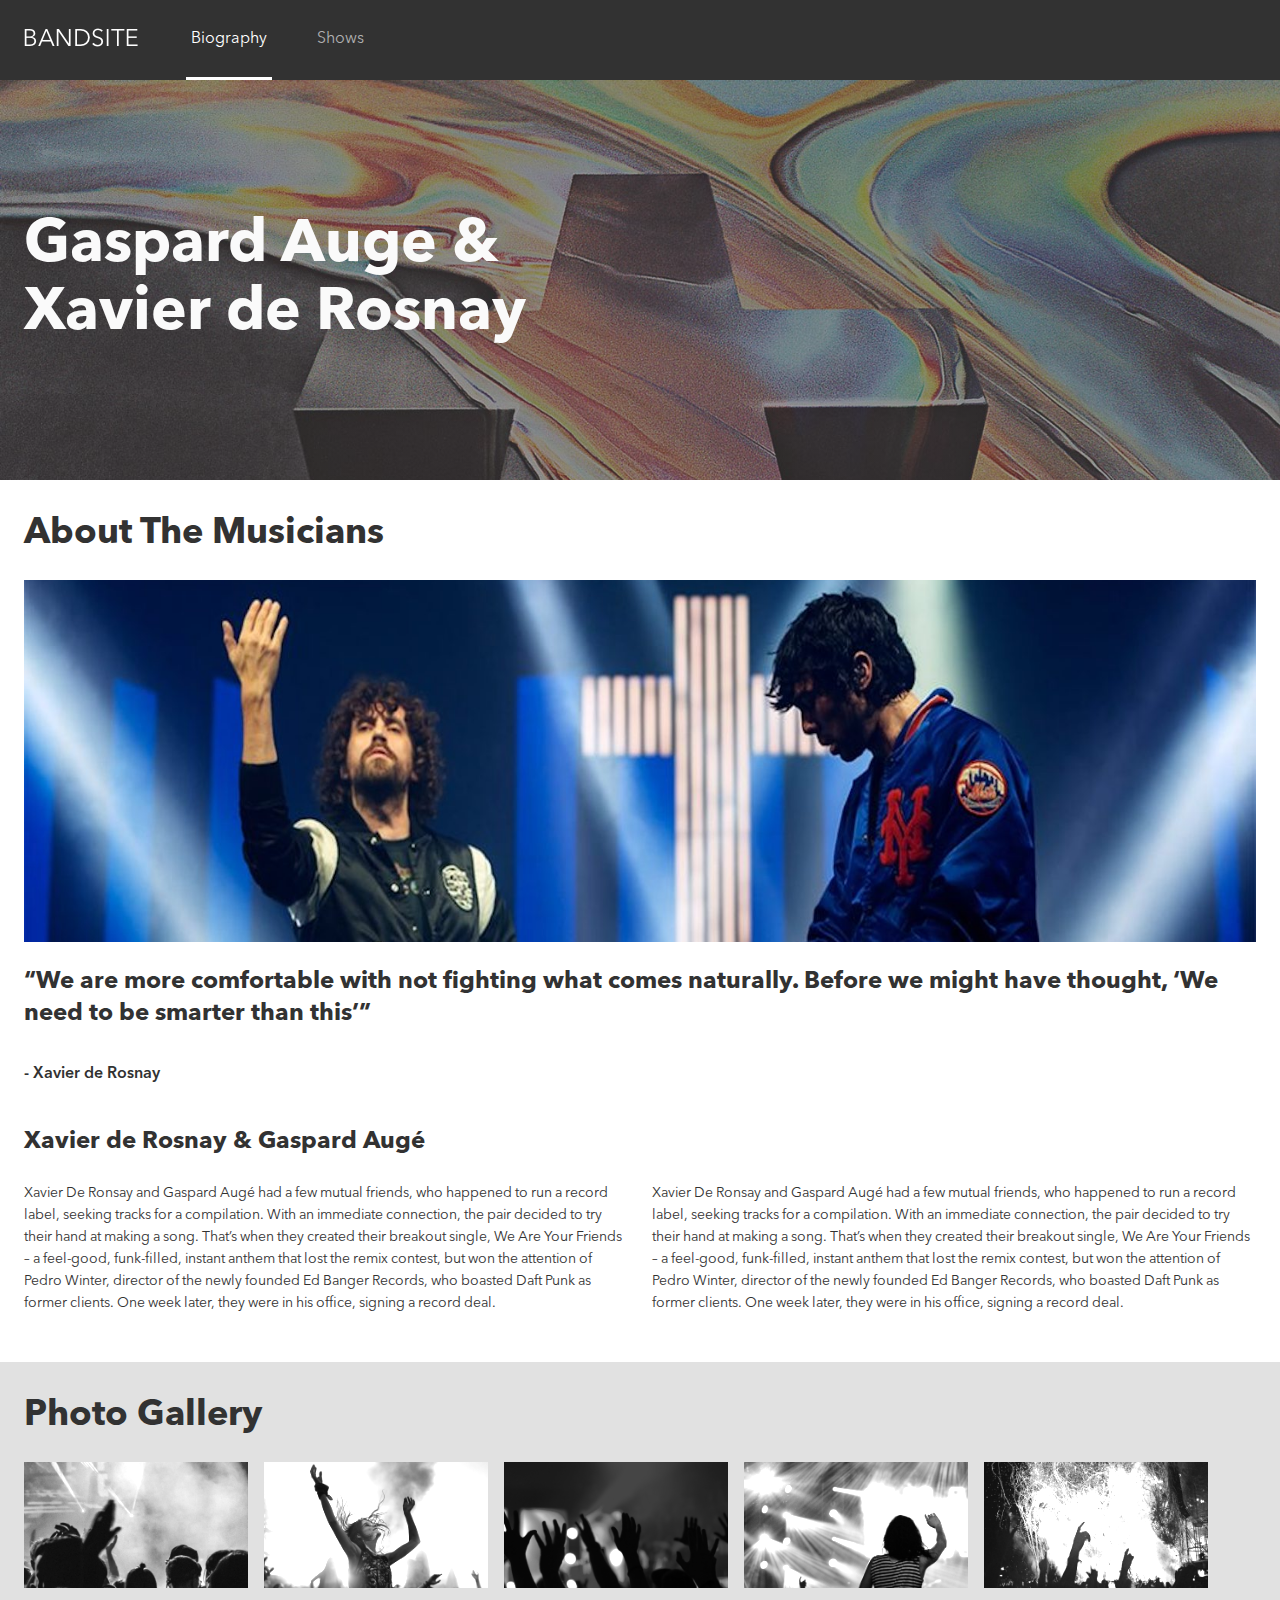
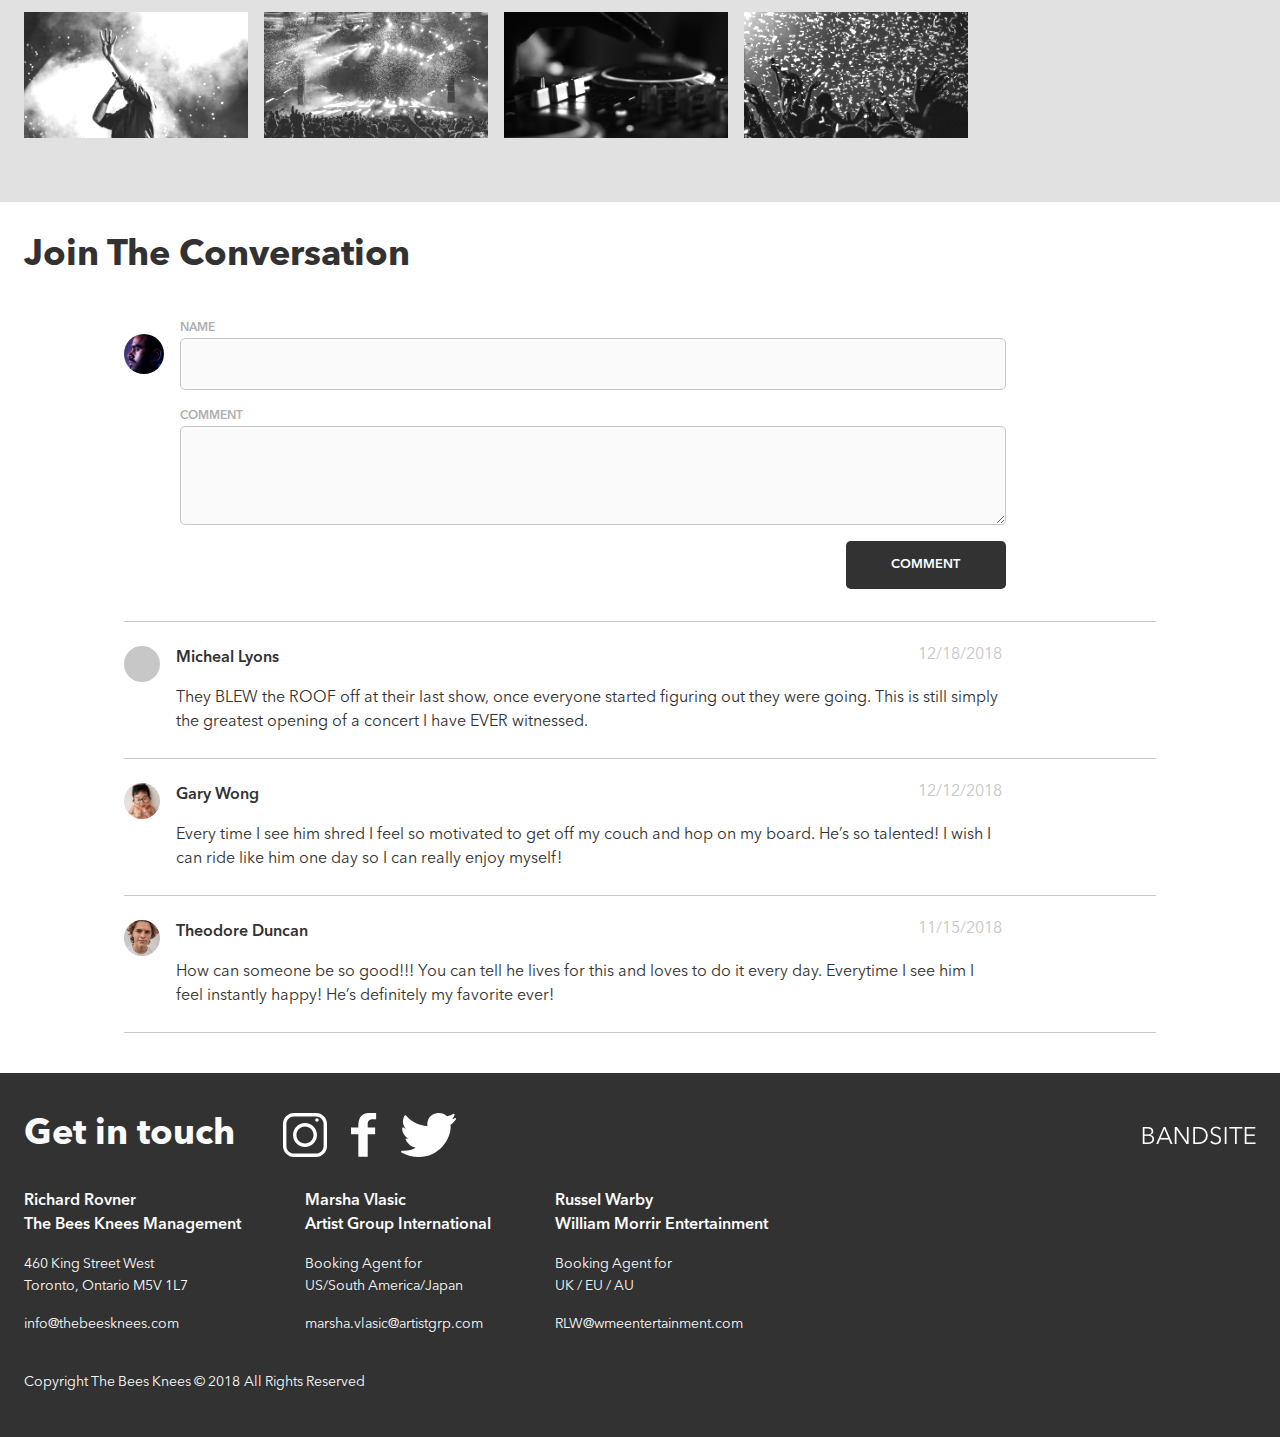
==== commit c792f7c3: "Final Commit" ====
--- a/Sprint2/Index.html
+++ b/Sprint2/Index.html
@@ -14,7 +14,7 @@
         <a href="index.html"><div class="navbar__image"><img src="Assets/Logo/Logo-bandsite.png" alt="logo"></div></a>
         <div class="navbar__menu">
             <a class="navbar__menu__bio" href="Index.html">Biography</a>
-            <a class="navbar__menu__show" href="Shows.html">Shows</a><!--Change link once other webpage is created-->
+            <a class="navbar__menu__show" href="Shows.html">Shows</a>
         </div>
     </nav>
     <header class="hero">
@@ -25,11 +25,11 @@
         <h2 class="main__header">
             About The Musicians
         </h2>
-        <figure class="main__img"></figure>
-        <h3 class="main__header2">“We are more comfortable with not fighting what comes naturally. Before we might have thought, ‘We need to be smarter than this’”</h3>
-        <h3 class="main__header2__bottom">- Xavier de Rosnay</h3>
-        <h3 class="main__parhead">Xavier de Rosnay & Gaspard Augé</h3>
-        <section class="main__parsection">
+        <figure class="main__img main--indented"></figure>
+        <h3 class="main__header2 main--indented">“We are more comfortable with not fighting what comes naturally. Before we might have thought, ‘We need to be smarter than this’”</h3>
+        <h3 class="main__header2__bottom main--indented">- Xavier de Rosnay</h3>
+        <h3 class="main__parhead main--indented">Xavier de Rosnay & Gaspard Augé</h3>
+        <section class="main__parsection main--indented">
             <p1 class="main__par">Xavier De Ronsay and Gaspard Augé had a few mutual friends, who happened to run a record label, seeking tracks for a compilation. With an immediate connection, the pair decided to try their hand at making a song. That’s when they created their breakout single, We Are Your Friends – a feel-good, funk-filled, instant anthem that lost the remix contest, but won the attention of Pedro Winter, director of the newly founded Ed Banger Records, who boasted Daft Punk as former clients. One week later, they were in his office, signing a record deal.</p1>
             <p1 class="main__par main__par__2">Xavier De Ronsay and Gaspard Augé had a few mutual friends, who happened to run a record label, seeking tracks for a compilation. With an immediate connection, the pair decided to try their hand at making a song. That’s when they created their breakout single, We Are Your Friends – a feel-good, funk-filled, instant anthem that lost the remix contest, but won the attention of Pedro Winter, director of the newly founded Ed Banger Records, who boasted Daft Punk as former clients. One week later, they were in his office, signing a record deal.</p1>
         </section>
@@ -68,21 +68,30 @@
     </section>
     <section class="commentsec">
         <h2 class="commentsec__header">Join The Conversation</h2>
-        
         <div class="commentsec__inputsec">
             <div class ="commentsec__inputsec__image"></div>
             <form class ="commentsec__inputsec__form">
                 <label for="name">NAME</label>
                 <input type="text" name="name" id="name">
                 <label for="comment">COMMENT</label>
-                <input type="text" name="comment" id="comment">
-                <button onclick="myFunction()" class="commentsec__inputsec__form__button" type="submit">COMMENT</button>
+                <textarea name="comment" id="comment" rows="3"></textarea>
+                <button class="commentsec__inputsec__form__button" type="submit">COMMENT</button>
             </form>
         </div>
-        <div class ="commentsec__existing"></div>       
+        <div class ="commentsec__existing"></div>   
+        <div class = "commentsec--Template">
+            <div class="commentsec__existing__one">
+                <div class ="commentsec__existing__one__image"></div>
+                <div class ="commentsec__existing__one__comment">
+                    <div class ="commentsec__existing__one__comment__header">
+                        <div class="commentsec__existing__one__comment__header--name"></div>
+                        <div class="commentsec__existing__one__comment__header--date"></div>
+                    </div>
+                <p class ="commentsec__existing__one__comment__body"></p>
+            </div>
+        </div>
     </section>
     <footer class="footer">
-        <div id="myDiv">sadasd</div>
         <section class="footer__top">
             <h2 class="footer__top__header">Get in touch</h2>
             <div class="footer__top__iconbar">
@@ -131,21 +140,8 @@
             <p>Copyright The Bees Knees © 2018</p>
             <p>All Rights Reserved</p>
         </div>
-        
     </footer>
-    <div class = "commentTemplate">
-        <div class="commentsec__existing__one">
-            <div class ="commentsec__existing__one__image"></div>
-            <div class ="commentsec__existing__one__comment">
-                <div class ="commentsec__existing__one__comment__header">
-                    <div class="commentsec__existing__one__comment__header--name">Micheal Lyons</div>
-                    <div class="commentsec__existing__one__comment__header--date">12/18/2018</div>
-                </div>
-                <div class ="commentsec__existing__one__comment__body">They BLEW the ROOF off at their last show, once everyone started figuring out they were going. This is still simply the greatest opening of a concert I have EVER witnessed.</div>
-            </div>
-        </div>
-    </div>
-    <script src="Script.js"></script>
+    <script src="./Scripts/Biography.js"></script>
 </body>
     
 
--- a/Sprint2/Styles/Navigation.css
+++ b/Sprint2/Styles/Navigation.css
@@ -83,8 +83,7 @@
   font-size: 1rem;
   font-family: 'Main-Font';
   margin: 0;
-  color: #FAFAFA;
-  border-bottom: solid 3px white;
+  color: #AFAFAF;
   text-align: center;
   padding-bottom: 2px;
 }
@@ -115,6 +114,7 @@
   margin: 0;
   color: #AFAFAF;
   text-align: center;
+  padding-bottom: 2px;
 }
 
 @media (max-width: 425px) {
@@ -127,7 +127,7 @@
   .navbar__menu__show {
     margin-left: 2.5rem;
     line-height: 4.75rem;
-    padding-bottom: 0px;
+    padding: 0px 5px;
   }
 }
 
@@ -138,6 +138,10 @@
 }
 
 .navbar__menu__show:hover {
-  color: #FAFAFA;
+  color: white;
+}
+
+.navbar__menu__bio:hover {
+  color: white;
 }
 /*# sourceMappingURL=Navigation.css.map */--- a/Sprint2/Styles/Main.css
+++ b/Sprint2/Styles/Main.css
@@ -25,8 +25,8 @@
 
 .hero {
   height: 183px;
-  background-image: -webkit-gradient(linear, left top, left bottom, from(rgba(163, 163, 163, 0.397))), url("../Assets/Images/Hero.jpg");
-  background-image: linear-gradient(rgba(163, 163, 163, 0.397)), url("../Assets/Images/Hero.jpg");
+  background-image: -webkit-gradient(linear, left top, left bottom, from(rgba(100, 99, 99, 0.397))), url("../Assets/Images/Hero.jpg");
+  background-image: linear-gradient(rgba(100, 99, 99, 0.397)), url("../Assets/Images/Hero.jpg");
   background-position: 0px 0px;
   background-repeat: no-repeat;
   background-size: cover;
@@ -305,6 +305,12 @@
   }
 }
 
+@media (min-width: 1440px) {
+  .main--indented {
+    margin-left: 5.75rem;
+  }
+}
+
 .imagesec {
   background-color: #E1E1E1;
   padding-top: 2rem;
@@ -401,8 +407,8 @@
   -o-object-fit: contain;
      object-fit: contain;
   margin-bottom: 1rem;
-  -webkit-filter: grayscale(1);
-  filter: grayscale(1);
+  -webkit-filter: grayscale(1) brightness(130%);
+  filter: grayscale(1) brightness(130%);
 }
 
 @media (min-width: 768px) {
@@ -434,10 +440,6 @@
 .imagesec__image:hover {
   -webkit-filter: grayscale(0);
   filter: none;
-}
-
-.commentTemplate {
-  display: none;
 }
 
 .commentsec {
@@ -563,10 +565,23 @@
 }
 
 .commentsec__inputsec__form #name {
-  height: 2rem;
   border-radius: 5px;
-  border: solid 1px #AFAFAF;
+  border: solid 1px #c7c7c7;
+  background-color: #FAFAFA;
+  padding: 0.8rem;
+  font-size: 0.875rem;
+  line-height: 1.375rem;
+  color: #323232;
+  font-family: 'Main-Font';
+  margin: 0;
   margin-bottom: 1rem;
+}
+
+@media (min-width: 426px) {
+  .commentsec__inputsec__form #name {
+    font-size: 1rem;
+    line-height: 1.5rem;
+  }
 }
 
 @media (min-width: 1440px) {
@@ -577,11 +592,31 @@
   }
 }
 
+.commentsec__inputsec__form #name:focus {
+  outline: none;
+  border: solid 2px #323232;
+}
+
 .commentsec__inputsec__form #comment {
-  height: 5rem;
   border-radius: 0.3rem;
-  border: solid 1px #AFAFAF;
+  -webkit-box-sizing: border-box;
+          box-sizing: border-box;
+  border: solid 1px #c7c7c7;
+  background-color: #FAFAFA;
+  padding: 0.8rem;
+  font-size: 0.875rem;
+  line-height: 1.375rem;
+  color: #323232;
+  font-family: 'Main-Font';
+  margin: 0;
   margin-bottom: 1rem;
+}
+
+@media (min-width: 426px) {
+  .commentsec__inputsec__form #comment {
+    font-size: 1rem;
+    line-height: 1.5rem;
+  }
 }
 
 @media (min-width: 1440px) {
@@ -590,6 +625,11 @@
     padding: 1rem;
     margin-bottom: 1.5rem;
   }
+}
+
+.commentsec__inputsec__form #comment:focus {
+  outline: none;
+  border: solid 2px #323232;
 }
 
 .commentsec__inputsec__form__button {
@@ -616,6 +656,14 @@
   }
 }
 
+.commentsec__inputsec__form__button:focus {
+  outline: none;
+}
+
+.commentsec__inputsec__form__button:active {
+  background-color: #181769;
+}
+
 .commentsec__existing {
   display: -webkit-box;
   display: -ms-flexbox;
@@ -624,7 +672,7 @@
   -webkit-box-direction: normal;
       -ms-flex-direction: column;
           flex-direction: column;
-  border-bottom: solid 1px #DEDEDE;
+  border-bottom: solid 1px #c7c7c7;
   margin-bottom: 2.5rem;
 }
 
@@ -644,14 +692,14 @@
 
 .commentsec__existing__one {
   padding-top: 1.5rem;
-  border-top: solid 1px #DEDEDE;
+  border-top: solid 1px #c7c7c7;
   display: -webkit-box;
   display: -ms-flexbox;
   display: flex;
 }
 
 .commentsec__existing__one__image {
-  background-color: #DEDEDE;
+  background-color: #c7c7c7;
   width: 2.25rem;
   height: 2.25rem;
   border-radius: 1.2rem;
@@ -694,7 +742,7 @@
 }
 
 .commentsec__existing__one__comment__header--date {
-  color: #DEDEDE;
+  color: #c7c7c7;
 }
 
 .commentsec__existing__one__comment__body {
@@ -713,4 +761,8 @@
     line-height: 1.5rem;
   }
 }
+
+.commentsec--Template {
+  display: none;
+}
 /*# sourceMappingURL=Main.css.map */--- a/Sprint2/Styles/Footer.css
+++ b/Sprint2/Styles/Footer.css
@@ -89,7 +89,7 @@
   }
 }
 
-@media (min-width: 426px) and (min-width: 426px) {
+@media (min-width: 426px) and (min-width: 542px) {
   .footer__top__header {
     font-size: 2.25rem;
     line-height: 2.75rem;
